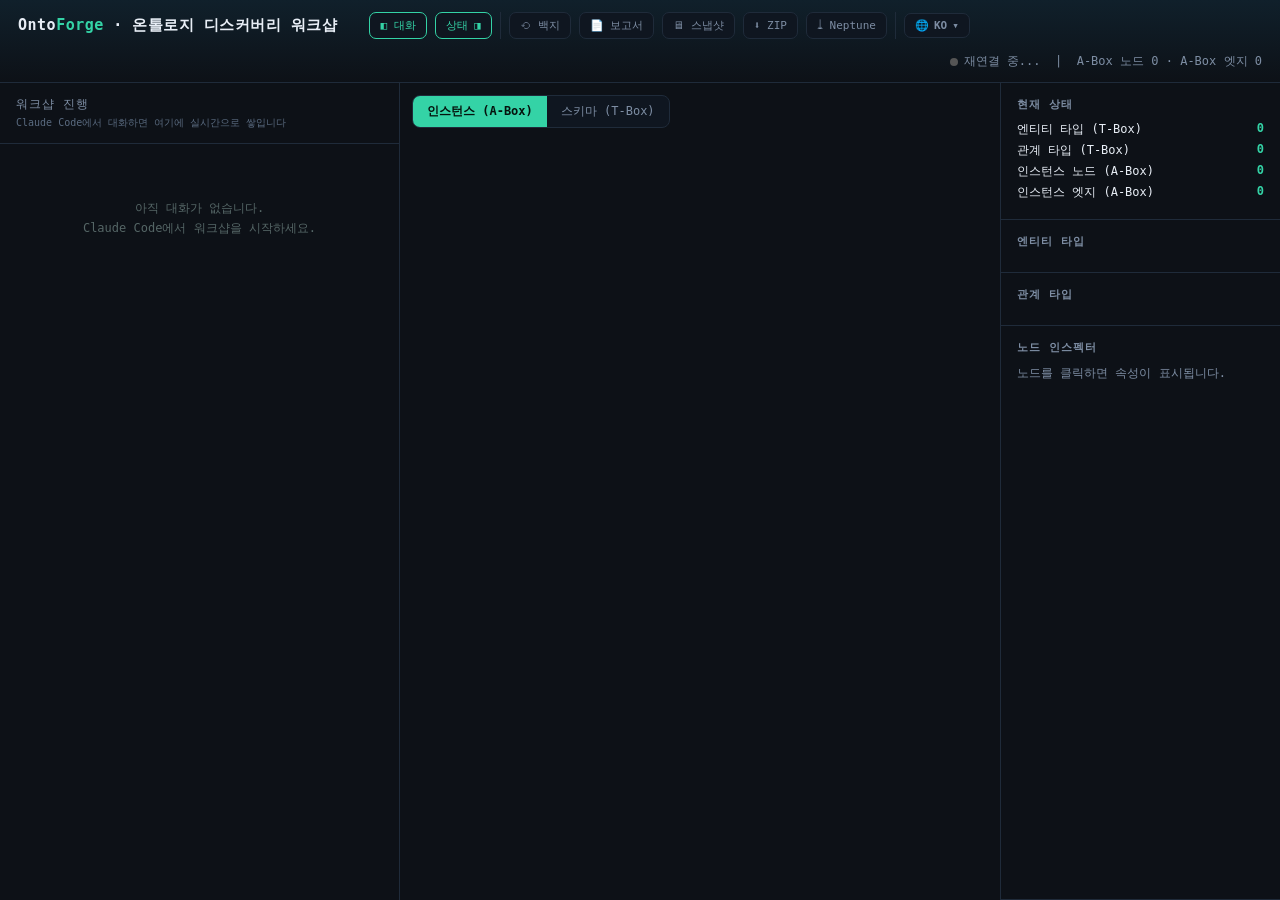
==== static/index.html @ e6c94ebb "Add OntoForge workshop sample" ====
<!DOCTYPE html>
<html lang="ko">
<head>
<meta charset="UTF-8">
<meta name="viewport" content="width=device-width, initial-scale=1.0">
<title>OntoForge — 온톨로지 디스커버리 워크샵</title>
<script src="/static/vendor/cytoscape-3.30.2.min.js"></script>
<style>
  :root{
    --bg:#0d1117; --panel:#121a24; --line:#1f2b3a; --ink:#e8eef6;
    --muted:#7d8da3; --accent:#34d3a6; --accent2:#5aa9ff; --warn:#f7b955;
    --mono:"JetBrains Mono",ui-monospace,SFMono-Regular,Menlo,monospace;
  }
  *{box-sizing:border-box}
  body{margin:0;background:var(--bg);color:var(--ink);
    font-family:var(--mono);height:100vh;display:flex;flex-direction:column;overflow:hidden}
  header{display:flex;align-items:center;flex-wrap:wrap;gap:14px;padding:12px 18px;
    border-bottom:1px solid var(--line);background:linear-gradient(180deg,#10202b,#0d1117)}
  header .logo{font-weight:700;letter-spacing:.5px;font-size:15px}
  header .logo b{color:var(--accent)}
  header .status{margin-left:auto;font-size:12px;color:var(--muted)}
  header .dot{display:inline-block;width:8px;height:8px;border-radius:50%;
    background:#555;margin-right:6px;vertical-align:middle}
  header .dot.on{background:var(--accent);box-shadow:0 0 8px var(--accent)}
  header .tools{display:flex;gap:8px;margin-left:18px}
  header .tools button{background:#0f1620;border:1px solid var(--line);color:var(--muted);
    font-size:11px;padding:5px 10px;border-radius:7px;cursor:pointer;font-family:var(--mono);
    white-space:nowrap;flex:0 0 auto}
  header .tools button:hover{border-color:var(--accent2);color:var(--ink)}
  header .tools button.on{border-color:var(--accent);color:var(--accent)}
  header .tools .lang-dd{position:relative;align-self:center}
  header .tools .lang-dd>button.trigger{display:inline-flex;align-items:center;gap:5px;
    font-weight:700}
  header .tools .lang-dd .menu{position:absolute;top:calc(100% + 6px);right:0;z-index:60;
    display:none;flex-direction:column;min-width:128px;background:#0f1620;
    border:1px solid var(--line);border-radius:8px;overflow:hidden;
    box-shadow:0 8px 24px rgba(0,0,0,.45)}
  header .tools .lang-dd.open .menu{display:flex}
  header .tools .lang-dd .menu button{border:none;border-radius:0;text-align:left;
    padding:9px 12px;font-size:12px;font-weight:600;color:var(--muted);background:transparent}
  header .tools .lang-dd .menu button:hover{background:#16212e;color:var(--ink)}
  header .tools .lang-dd .menu button.on{background:var(--accent);color:#05130d}

  .wrap{flex:1;display:grid;grid-template-columns:400px 1fr 280px;min-height:0;
    transition:grid-template-columns .18s ease}
  /* 그리드 아이템이 0폭 트랙으로 줄어들 수 있게 + 접힘 시 내용 클립 */
  .feed-col,.center,.right{min-width:0}
  .panel-hidden{overflow:hidden !important;border:0 !important}

  /* ---- 좌측: 진행 피드 ---- */
  .feed-col{border-right:1px solid var(--line);display:flex;flex-direction:column;min-height:0}
  .feed-head{padding:13px 16px;border-bottom:1px solid var(--line)}
  .feed-head .t{font-size:12px;text-transform:uppercase;letter-spacing:1px;color:var(--muted)}
  .feed-head .s{font-size:10px;color:#5a6b80;margin-top:3px}
  #feed{flex:1;overflow:auto;padding:14px 16px;display:flex;flex-direction:column;gap:10px}
  .empty{color:#566;font-size:12px;text-align:center;margin-top:40px;line-height:1.7}

  .item{border:1px solid var(--line);border-radius:10px;padding:10px 12px;background:#0f1620;animation:fade .25s ease}
  @keyframes fade{from{opacity:0;transform:translateY(6px)}to{opacity:1;transform:none}}
  .item .meta{display:flex;align-items:center;gap:8px;font-size:10px;color:var(--muted);margin-bottom:6px}
  .item .meta .ts{margin-left:auto}
  .item .body{font-size:12px;line-height:1.55;white-space:pre-wrap;word-break:break-word}
  .item code{background:#1a2533;padding:1px 5px;border-radius:4px;font-size:11px}
  .item pre{background:#0a0f16;border:1px solid var(--line);border-radius:6px;padding:8px;
    font-size:11px;overflow:auto;margin:6px 0;color:#bcd}
  .tag{font-size:9px;padding:2px 7px;border-radius:20px;border:1px solid var(--line);text-transform:uppercase;letter-spacing:.5px}

  /* kind 별 색 */
  .k-reflect{border-left:3px solid var(--accent)} .k-reflect .tag{color:var(--accent);border-color:#1d5e4c}
  .k-qa{border-left:3px solid var(--accent2)}      .k-qa .tag{color:var(--accent2);border-color:#274a6e}
  .k-chat{border-left:3px solid #6b7a90}
  .k-note,.k-system{border-left:3px solid var(--warn);background:#181410}
  .k-note .tag,.k-system .tag{color:var(--warn);border-color:#5e4a1d}
  .role-customer{color:#ffd9a8} .role-operator{color:#a8d4ff} .role-agent{color:var(--accent)}
  .qa-res{margin-top:6px;font-size:11px}
  .qa-res .cnt{color:var(--accent);font-weight:700;margin-bottom:4px}
  .qa-res .row{background:#0a0f16;border:1px solid var(--line);border-radius:5px;padding:4px 7px;margin-bottom:3px;word-break:break-all}

  /* ---- 가운데: 그래프 ---- */
  #cy{width:100%;height:100%}
  .center{position:relative;min-height:0}
  .toggle{position:absolute;top:12px;left:12px;z-index:5;display:flex;
    background:#0f1620;border:1px solid var(--line);border-radius:8px;overflow:hidden}
  .toggle button{background:none;border:none;color:var(--muted);
    padding:7px 14px;cursor:pointer;font-family:var(--mono);font-size:12px}
  .toggle button.active{background:var(--accent);color:#05130d;font-weight:700}
  .focusbar{position:absolute;top:12px;left:50%;transform:translateX(-50%);z-index:6;
    display:none;align-items:center;gap:10px;background:#0f1f1a;border:1px solid #1d5e4c;
    border-radius:8px;padding:7px 12px;box-shadow:0 4px 18px rgba(0,0,0,.4)}
  .focusbar.on{display:flex}
  .focusbar .fb-dot{width:8px;height:8px;border-radius:50%;background:var(--accent);box-shadow:0 0 8px var(--accent)}
  .focusbar .fb-label{font-size:12px;color:var(--ink)}
  .focusbar button{background:none;border:1px solid #1d5e4c;color:var(--accent);
    font-size:11px;padding:3px 9px;border-radius:6px;cursor:pointer;font-family:var(--mono)}
  .focusbar button:hover{background:#13352b}
  /* QA 카드의 그래프 투영 버튼 */
  .qa-focus-btn{margin-top:8px;background:#0f1f1a;border:1px solid #1d5e4c;color:var(--accent);
    font-size:11px;padding:5px 11px;border-radius:7px;cursor:pointer;font-family:var(--mono)}
  .qa-focus-btn:hover{background:#13352b}

  /* ---- 우측: 스키마 요약 ---- */
  .right{border-left:1px solid var(--line);display:flex;flex-direction:column;min-height:0;overflow:auto}
  .right .sec{padding:14px 16px;border-bottom:1px solid var(--line)}
  .right h3{font-size:11px;text-transform:uppercase;letter-spacing:1px;color:var(--muted);margin:0 0 9px}
  .stat{display:flex;justify-content:space-between;font-size:12px;margin:4px 0}
  .stat b{color:var(--accent)}
  .pill{display:inline-block;padding:3px 9px;border-radius:20px;font-size:11px;
    border:1px solid var(--line);margin:0 4px 5px 0;color:var(--ink);background:#0f1620}
  .pill.r{border-color:#274a6e;color:var(--accent2)}
  .dotc{display:inline-block;width:8px;height:8px;border-radius:50%;margin-right:5px;vertical-align:middle}
  .inspector{font-size:12px;color:var(--muted);line-height:1.6}
  .inspector b{color:var(--ink)}
</style>
</head>
<body>
<header>
  <div class="logo">Onto<b>Forge</b> · <span data-i18n="subtitle">온톨로지 디스커버리 워크샵</span></div>
  <div class="tools">
    <button id="btnLeft" onclick="togglePanel('left')" data-i18n="btnFeed" data-i18n-title="ttFeed" title="대화 피드 접기/펴기">◧ 대화</button>
    <button id="btnRight" onclick="togglePanel('right')" data-i18n="btnState" data-i18n-title="ttState" title="상태창 접기/펴기">상태 ◨</button>
    <span style="width:1px;background:var(--line);align-self:stretch"></span>
    <!--SRVBTNS-->
    <button onclick="resetGraph()" data-i18n="btnReset" data-i18n-title="ttReset" title="백지에서 시작">⟲ <span data-i18n="btnResetT">백지</span></button>
    <button onclick="exportReport()" data-i18n-title="ttReport" title="보고서 생성 후 새 탭에서 열기">📄 <span data-i18n="btnReport">보고서</span></button>
    <button onclick="openSnapshot()" data-i18n-title="ttSnap" title="대화·그래프·상태를 담은 단독 실행 HTML 열기">🖥 <span data-i18n="btnSnap">스냅샷</span></button>
    <button onclick="downloadZip()" data-i18n-title="ttZip" title="보고서+스냅샷+Neptune 묶음 ZIP 다운로드">⬇ ZIP</button>
    <button onclick="exportNeptune()" data-i18n-title="ttNeptune" title="Neptune 익스포트">⤓ Neptune</button>
    <!--/SRVBTNS-->
    <span style="width:1px;background:var(--line);align-self:stretch"></span>
    <span class="lang-dd" id="langDd">
      <button class="trigger" onclick="toggleLangMenu(event)" title="언어 / Language / 言語">🌐 <span id="langCur">KO</span> ▾</button>
      <span class="menu">
        <button id="lgko" onclick="setLang('ko')">한국어 · KO</button>
        <button id="lgen" onclick="setLang('en')">English · EN</button>
        <button id="lgja" onclick="setLang('ja')">日本語 · JA</button>
      </span>
    </span>
  </div>
  <div class="status"><span class="dot" id="dot"></span><span id="conn" data-i18n="connWaiting">연결 대기</span>
    &nbsp;|&nbsp; <span data-i18n="lblNodes">A-Box 노드</span> <span id="nc">0</span> · <span data-i18n="lblEdges">A-Box 엣지</span> <span id="ec">0</span></div>
</header>

<div class="wrap">
  <!-- 좌측: 진행 피드 (Claude Code가 푸시) -->
  <section class="feed-col">
    <div class="feed-head">
      <div class="t" data-i18n="feedTitle">워크샵 진행</div>
      <div class="s" data-i18n="feedSub">Claude Code에서 대화하면 여기에 실시간으로 쌓입니다</div>
    </div>
    <div id="feed"><div class="empty">아직 대화가 없습니다.<br>Claude Code에서 워크샵을 시작하세요.</div></div>
  </section>

  <!-- 가운데: 라이브 그래프 -->
  <main class="center">
    <div class="toggle">
      <button id="tA" class="active" onclick="setView('abox')" data-i18n="tabAbox">인스턴스 (A-Box)</button>
      <button id="tT" onclick="setView('tbox')" data-i18n="tabTbox">스키마 (T-Box)</button>
    </div>
    <div class="focusbar" id="focusbar">
      <span class="fb-dot"></span>
      <span class="fb-label" id="fbLabel"></span>
      <button onclick="clearFocus()" data-i18n="btnShowAll">✕ 전체 보기</button>
    </div>
    <div id="cy"></div>
  </main>

  <!-- 우측: 현재 그래프 요약 -->
  <aside class="right">
    <div class="sec">
      <h3 data-i18n="hCurrent">현재 상태</h3>
      <div class="stat"><span data-i18n="sEnt">엔티티 타입 (T-Box)</span><b id="nEnt">0</b></div>
      <div class="stat"><span data-i18n="sRel">관계 타입 (T-Box)</span><b id="nRel">0</b></div>
      <div class="stat"><span data-i18n="sNode">인스턴스 노드 (A-Box)</span><b id="nNode">0</b></div>
      <div class="stat"><span data-i18n="sEdge">인스턴스 엣지 (A-Box)</span><b id="nEdge">0</b></div>
    </div>
    <div class="sec"><h3 data-i18n="hEnt">엔티티 타입</h3><div id="ents"></div></div>
    <div class="sec"><h3 data-i18n="hRel">관계 타입</h3><div id="rels"></div></div>
    <div class="sec" style="flex:1"><h3 data-i18n="hInsp">노드 인스펙터</h3>
      <div class="inspector" id="insp" data-i18n="inspEmpty">노드를 클릭하면 속성이 표시됩니다.</div></div>
  </aside>
</div>

<script>
let cy, view="abox", lastData={tbox:{entities:{},relations:{}},snapshot:{nodes:[],edges:[]}};

// ---- i18n (KO / EN / JA) — UI 문자열만. 엔티티/데이터 라벨은 고객 데이터라 번역 안 함 ----
const I18N={
  ko:{ subtitle:"온톨로지 디스커버리 워크샵",
    btnFeed:"◧ 대화", btnState:"상태 ◨", ttFeed:"대화 피드 접기/펴기", ttState:"상태창 접기/펴기",
    btnReset:"⟲ 백지", btnResetT:"백지", ttReset:"백지에서 시작",
    btnReport:"보고서", ttReport:"보고서 생성 후 새 탭에서 열기",
    btnSnap:"스냅샷", ttSnap:"대화·그래프·상태를 담은 단독 실행 HTML 열기",
    ttZip:"보고서+스냅샷+Neptune 묶음 ZIP 다운로드", ttNeptune:"Neptune 익스포트",
    connWaiting:"연결 대기", connLive:"실시간 연결됨", connRetry:"재연결 중...", connSnap:"정적 스냅샷",
    lblNodes:"A-Box 노드", lblEdges:"A-Box 엣지",
    feedTitle:"워크샵 진행", feedSub:"Claude Code에서 대화하면 여기에 실시간으로 쌓입니다",
    feedEmpty:"아직 대화가 없습니다.<br>Claude Code에서 워크샵을 시작하세요.",
    tabAbox:"인스턴스 (A-Box)", tabTbox:"스키마 (T-Box)", btnShowAll:"✕ 전체 보기",
    hCurrent:"현재 상태", sEnt:"엔티티 타입 (T-Box)", sRel:"관계 타입 (T-Box)", sNode:"인스턴스 노드 (A-Box)", sEdge:"인스턴스 엣지 (A-Box)",
    hEnt:"엔티티 타입", hRel:"관계 타입", hInsp:"노드 인스펙터", inspEmpty:"노드를 클릭하면 속성이 표시됩니다.",
    none:"아직 없음", noProps:"(속성 없음)", relation:"관계", type:"타입", rows:"건", focusBtn:"🔍 그래프에서 이 결과만 보기",
    snapshotTitle:"워크샵 스냅샷", readOnlySnapshot:"읽기 전용 스냅샷",
    noSnapshotFeed:"이 스냅샷에 기록된 대화가 없습니다.",
    snapshotUnavailable:"정적 스냅샷에서는 사용할 수 없습니다. 라이브 워크샵 서버에서 실행하세요.",
    roleCustomer:"고객", roleOperator:"운영자", roleAgent:"Claude", roleSystem:"시스템",
    confReset:"그래프를 백지 상태로 초기화할까요? 되돌릴 수 없습니다.",
    repGenTitle:"보고서 생성 중", repGenBody:"잠시만요…",
    repDoneTitle:"보고서 생성 완료", repDoneBody:"새 탭에서 보고서를 엽니다. (exports/report/)",
    nepTitle:"Neptune 익스포트" },
  en:{ subtitle:"Ontology Discovery Workshop",
    btnFeed:"◧ Feed", btnState:"State ◨", ttFeed:"Toggle conversation feed", ttState:"Toggle status panel",
    btnReset:"⟲ Reset", btnResetT:"Reset", ttReset:"Start from blank",
    btnReport:"Report", ttReport:"Generate report and open in a new tab",
    btnSnap:"Snapshot", ttSnap:"Open standalone HTML with feed, graph and state",
    ttZip:"Download ZIP (report + snapshot + Neptune)", ttNeptune:"Neptune export",
    connWaiting:"Waiting…", connLive:"Live", connRetry:"Reconnecting…", connSnap:"Static snapshot",
    lblNodes:"A-Box nodes", lblEdges:"A-Box edges",
    feedTitle:"Workshop Feed", feedSub:"Conversations from Claude Code stream here in real time",
    feedEmpty:"No conversation yet.<br>Start the workshop in Claude Code.",
    tabAbox:"Instances (A-Box)", tabTbox:"Schema (T-Box)", btnShowAll:"✕ Show all",
    hCurrent:"Current State", sEnt:"Entity types (T-Box)", sRel:"Relation types (T-Box)", sNode:"Instance nodes (A-Box)", sEdge:"Instance edges (A-Box)",
    hEnt:"Entity types", hRel:"Relation types", hInsp:"Node Inspector", inspEmpty:"Click a node to see its properties.",
    none:"None yet", noProps:"(no properties)", relation:"relation", type:"type", rows:"rows", focusBtn:"🔍 Show only this result",
    snapshotTitle:"Workshop Snapshot", readOnlySnapshot:"Read-only snapshot",
    noSnapshotFeed:"No conversation was recorded in this snapshot.",
    snapshotUnavailable:"This action is unavailable in a static snapshot. Run it from the live workshop server.",
    roleCustomer:"Customer", roleOperator:"Operator", roleAgent:"Claude", roleSystem:"System",
    confReset:"Reset the graph to blank? This cannot be undone.",
    repGenTitle:"Generating report", repGenBody:"One moment…",
    repDoneTitle:"Report ready", repDoneBody:"Opening the report in a new tab. (exports/report/)",
    nepTitle:"Neptune export" },
  ja:{ subtitle:"オントロジー・ディスカバリー・ワークショップ",
    btnFeed:"◧ 会話", btnState:"状態 ◨", ttFeed:"会話フィードの開閉", ttState:"状態パネルの開閉",
    btnReset:"⟲ 初期化", btnResetT:"初期化", ttReset:"白紙から開始",
    btnReport:"レポート", ttReport:"レポートを生成して新しいタブで開く",
    btnSnap:"スナップショット", ttSnap:"会話・グラフ・状態を含む単独HTMLを開く",
    ttZip:"ZIPダウンロード（レポート+スナップショット+Neptune）", ttNeptune:"Neptuneエクスポート",
    connWaiting:"接続待ち", connLive:"リアルタイム接続", connRetry:"再接続中…", connSnap:"静的スナップショット",
    lblNodes:"A-Boxノード", lblEdges:"A-Boxエッジ",
    feedTitle:"ワークショップ進行", feedSub:"Claude Codeでの会話がここにリアルタイムで表示されます",
    feedEmpty:"まだ会話がありません。<br>Claude Codeでワークショップを開始してください。",
    tabAbox:"インスタンス (A-Box)", tabTbox:"スキーマ (T-Box)", btnShowAll:"✕ 全体表示",
    hCurrent:"現在の状態", sEnt:"エンティティ型 (T-Box)", sRel:"リレーション型 (T-Box)", sNode:"インスタンスノード (A-Box)", sEdge:"インスタンスエッジ (A-Box)",
    hEnt:"エンティティ型", hRel:"リレーション型", hInsp:"ノードインスペクター", inspEmpty:"ノードをクリックすると属性が表示されます。",
    none:"まだありません", noProps:"(属性なし)", relation:"リレーション", type:"タイプ", rows:"件", focusBtn:"🔍 この結果だけグラフ表示",
    snapshotTitle:"ワークショップスナップショット", readOnlySnapshot:"読み取り専用スナップショット",
    noSnapshotFeed:"このスナップショットに記録された会話はありません。",
    snapshotUnavailable:"静的スナップショットでは使用できません。ライブワークショップサーバーで実行してください。",
    roleCustomer:"顧客", roleOperator:"運営者", roleAgent:"Claude", roleSystem:"システム",
    confReset:"グラフを白紙に初期化しますか？元に戻せません。",
    repGenTitle:"レポート生成中", repGenBody:"少々お待ちください…",
    repDoneTitle:"レポート生成完了", repDoneBody:"新しいタブでレポートを開きます。(exports/report/)",
    nepTitle:"Neptuneエクスポート" },
};
let LANG=(localStorage.getItem("of_lang")||"ko");
if(!I18N[LANG]) LANG="ko";
function t(k){ return (I18N[LANG]&&I18N[LANG][k]) || I18N.ko[k] || k; }
function applyI18n(){
  document.documentElement.lang=LANG;
  document.querySelectorAll("[data-i18n]").forEach(el=>{ el.innerHTML=t(el.getAttribute("data-i18n")); });
  document.querySelectorAll("[data-i18n-title]").forEach(el=>{ el.title=t(el.getAttribute("data-i18n-title")); });
  ["ko","en","ja"].forEach(l=>{ const b=document.getElementById("lg"+l); if(b) b.classList.toggle("on",l===LANG); });
  const cur=document.getElementById("langCur"); if(cur) cur.textContent=LANG.toUpperCase();
}
function toggleLangMenu(e){ e.stopPropagation(); document.getElementById("langDd").classList.toggle("open"); }
document.addEventListener("click",(e)=>{ const dd=document.getElementById("langDd"); if(dd && !dd.contains(e.target)) dd.classList.remove("open"); });
function setLang(l){
  if(!I18N[l]) return;
  LANG=l; localStorage.setItem("of_lang",l);
  const dd=document.getElementById("langDd"); if(dd) dd.classList.remove("open");
  applyI18n(); setConn(); renderFeed(); updateSummary();
  const insp=document.getElementById("insp"); if(insp&&!lastSelection) insp.innerHTML=t("inspEmpty");
}
function loadLang(){ applyI18n(); }

// 엔티티 타입별 색상 — 파스텔 무지개(빨·주·노·초·파·남·보 + 핑크·청록).
// 등장 순서대로 배정해 색만 보고도 타입을 구분할 수 있게 한다(해시 충돌 없음).
// 그래프와 사이드바가 같은 색을 쓴다.
// 손으로 고른 파스텔 무지개 9색(흔한 경우). 이걸 넘는 타입은 아래 genColor가 무한 생성.
const PALETTE=['#f4a6a6','#ffc488','#ffe08a','#a7e0a4','#92c6f2','#a6acee','#cba6ec','#f4a9d0','#8fded0'];
function hslToHex(h,s,l){ s/=100; l/=100;
  const a=s*Math.min(l,1-l), k=n=>(n+h/30)%12;
  const f=n=>l-a*Math.max(-1,Math.min(k(n)-3,9-k(n),1));
  const to=x=>Math.round(x*255).toString(16).padStart(2,'0');
  return '#'+to(f(0))+to(f(8))+to(f(4)); }
// 인덱스 → 색. 9색 팔레트를 넘으면 황금각(137.5°)으로 색상환을 고르게 돌며 새 파스텔 생성(겹침 없음).
function genColor(i){ return i<PALETTE.length ? PALETTE[i] : hslToHex((i*137.508)%360,58,72); }
const _colorReg={}; let _colorNext=0;
// tbox 엔티티 키 순서대로 색 등록(이미 등록된 건 유지 → 타입이 늘어도 기존 색 고정).
function registerTypes(types){
  (types||[]).forEach(t=>{ if(t && !(t in _colorReg)){ _colorReg[t]=genColor(_colorNext); _colorNext++; } });
}
function colorFor(etype){
  if(!etype) return PALETTE[0];
  if(etype in _colorReg) return _colorReg[etype];
  let h=0; for(const ch of etype) h=(h*31+ch.charCodeAt(0))>>>0;  // 미등록 폴백도 충돌 없는 생성색
  return genColor(h%997);
}
// 파스텔 배경 위 텍스트·테두리용으로 같은 색을 어둡게.
function shade(hex,f){ const n=parseInt(hex.slice(1),16);
  const r=Math.round(((n>>16)&255)*f), g=Math.round(((n>>8)&255)*f), b=Math.round((n&255)*f);
  return '#'+((1<<24)+(r<<16)+(g<<8)+b).toString(16).slice(1); }
function inkFor(etype){ return shade(colorFor(etype),0.38); }   // 라벨 글자색
function ringFor(etype){ return shade(colorFor(etype),0.62); }  // 테두리색
function edgeLabel(ele){
  const l=ele.data('label')||'', p=ele.data('props')||{};
  const ps=Object.entries(p).map(([k,v])=>`${k}=${v}`).join(', ');
  return ps? `${l} · ${ps}` : l;
}

const style=[
  {selector:'node',style:{
    'background-color':ele=>colorFor(ele.data('etype')),'background-opacity':1,
    'border-color':ele=>ringFor(ele.data('etype')),'border-width':2,
    'label':'data(label)','color':ele=>inkFor(ele.data('etype')),
    'font-family':'-apple-system,"Apple SD Gothic Neo","Noto Sans KR",sans-serif',
    'font-size':'11px','font-weight':'bold',
    'text-valign':'center','text-halign':'center','width':48,'height':48,
    'text-outline-color':'#ffffff','text-outline-opacity':0.55,'text-outline-width':1.6,
    'text-max-width':'72px','text-wrap':'wrap'}},
  {selector:'node[type="tbox"]',style:{'shape':'round-rectangle','width':108,'height':42,
    'background-color':ele=>colorFor(ele.data('etype')),'background-opacity':0.9,
    'border-color':ele=>ringFor(ele.data('etype')),'border-width':2,
    'color':ele=>inkFor(ele.data('etype'))}},
  {selector:'edge',style:{'width':2,'line-color':'#3a506b','target-arrow-color':'#3a506b',
    'target-arrow-shape':'triangle','curve-style':'bezier','label':edgeLabel,
    'font-size':'9px','color':'#aebcd0','text-rotation':'autorotate','text-background-color':'#0d1117','text-background-opacity':0.92,'text-background-padding':3}},
  {selector:'.hl',style:{'border-color':'#f7b955','border-width':3,'line-color':'#f7b955','target-arrow-color':'#f7b955'}},
  /* 초점(focus): 매칭된 노드만 강조, 나머지는 흐리게 / 숨김 */
  {selector:'.focus',style:{'border-color':'#ffffff','border-width':4,
    'background-opacity':1,'z-index':99}},
  {selector:'.dim',style:{'opacity':0.1}},
  {selector:'.hidden',style:{'display':'none'}}
];

let lastSelection=null;   // 인스펙터에 표시 중인 노드/엣지(언어 전환 시 빈 안내 유지용)
function initCy(){
  loadLang();   // 라이브·스냅샷 공통 진입점에서 UI 문자열 적용
  cy=cytoscape({container:document.getElementById('cy'),style,
    layout:{name:'cose',animate:true,animationDuration:400},wheelSensitivity:0.2});
  cy.on('tap','node',e=>{
    const d=e.target.data();
    lastSelection={kind:'node',d};
    document.getElementById('insp').innerHTML=
      `<b>${d.label}</b> · <span style="color:${colorFor(d.etype)}">${d.etype||t('type')}</span><br>`+
      (Object.entries(d.props||{}).map(([k,v])=>`${k}: <b>${v}</b>`).join('<br>')||t('noProps'));
  });
  // 엣지 클릭 → 관계 속성(점수 등) 표시
  cy.on('tap','edge',e=>{
    const d=e.target.data();
    lastSelection={kind:'edge',d};
    const props=Object.entries(d.props||{}).map(([k,v])=>`${k}: <b>${v}</b>`).join('<br>')||t('noProps');
    document.getElementById('insp').innerHTML=
      `<b style="color:var(--accent2)">${d.label}</b> <span style="color:var(--muted)">${t('relation')}</span><br>`+
      `<span style="color:var(--muted)">${(d.source||'').split(':').pop()} → ${(d.target||'').split(':').pop()}</span><br>`+props;
    cy.elements().removeClass('hl'); e.target.addClass('hl');
  });
  cy.on('tap',e=>{ if(e.target===cy) cy.elements().removeClass('hl'); });
}

// ---- 초점(focus): 쿼리 답을 그래프 위에 직접 투영 ----
// ids = 시각화 노드 id 목록("{etype}:{pk}"). isolate=나머지 숨김, clear=해제.
let focusState=null;   // {ids:[...], label:''}
function applyFocus(ids,label){
  if(!cy) return;
  if(view!=='abox'){ setView('abox'); }   // 초점은 인스턴스(A-Box) 기준
  focusState={ids:ids.slice(), label:label||''};
  const set=new Set(ids);
  cy.batch(()=>{
    cy.elements().removeClass('focus dim hidden');
    cy.nodes().forEach(n=>{
      if(set.has(n.id())) n.addClass('focus');
      else n.addClass('hidden');
    });
    // 양 끝이 모두 보이는 엣지만 노출
    cy.edges().forEach(e=>{
      if(set.has(e.data('source')) && set.has(e.data('target'))) e.removeClass('hidden');
      else e.addClass('hidden');
    });
  });
  const fb=document.getElementById('focusbar');
  document.getElementById('fbLabel').textContent=label||`${ids.length}개 노드`;
  fb.classList.add('on');
  const vis=cy.elements(':visible');
  if(vis.length){
    cy.layout({name:'cose',animate:true,animationDuration:450,fit:true,padding:40,
      eles:vis}).run();
  }
}
function clearFocus(){
  focusState=null;
  if(cy){
    cy.batch(()=>cy.elements().removeClass('focus dim hidden'));
    cy.layout({name:'cose',animate:true,animationDuration:400}).run();
  }
  document.getElementById('focusbar').classList.remove('on');
}

function setView(v){
  view=v;
  document.getElementById('tA').classList.toggle('active',v==='abox');
  document.getElementById('tT').classList.toggle('active',v==='tbox');
  render();
}

function render(){
  registerTypes(Object.keys(lastData.tbox.entities||{}));  // tbox 순서대로 색 고정
  const els=[];
  if(view==='abox'){
    lastData.snapshot.nodes.forEach(n=>els.push(n));
    lastData.snapshot.edges.forEach(e=>els.push(e));
  }else{
    const ents=lastData.tbox.entities||{}, rels=lastData.tbox.relations||{};
    Object.keys(ents).forEach(k=>els.push({data:{id:k,label:k,type:'tbox',etype:k,props:ents[k].properties}}));
    Object.values(rels).forEach(r=>els.push({data:{id:r.name+':'+r.src+r.dst,
      source:r.src,target:r.dst,label:r.name+' ('+(r.cardinality||'N:M')+')'}}));
  }
  cy.elements().remove();
  cy.add(els);
  cy.layout({name:'cose',animate:true,animationDuration:400}).run();
  updateSummary();
  // 그래프가 갱신돼도 진행 중이던 초점은 유지
  if(focusState && view==='abox') applyFocus(focusState.ids, focusState.label);
}

function updateSummary(){
  const ents=lastData.tbox.entities||{}, rels=lastData.tbox.relations||{};
  const nn=lastData.snapshot.nodes.length, ne=lastData.snapshot.edges.length;
  document.getElementById('nc').textContent=nn;
  document.getElementById('ec').textContent=ne;
  document.getElementById('nNode').textContent=nn;
  document.getElementById('nEdge').textContent=ne;
  document.getElementById('nEnt').textContent=Object.keys(ents).length;
  document.getElementById('nRel').textContent=Object.keys(rels).length;
  document.getElementById('ents').innerHTML=
    Object.keys(ents).map(k=>`<span class="pill"><span class="dotc" style="background:${colorFor(k)}"></span>${k}</span>`).join('')
    ||`<span style="color:var(--muted);font-size:11px">${t('none')}</span>`;
  document.getElementById('rels').innerHTML=
    Object.values(rels).map(r=>`<span class="pill r">${r.name}</span>`).join('')
    ||`<span style="color:var(--muted);font-size:11px">${t('none')}</span>`;
}

// ---- 진행 피드 ----
let feedItems=[];   // 원본 보관 → 언어 전환 시 전체 재렌더
function roleLabel(role){ return t('role'+role.charAt(0).toUpperCase()+role.slice(1)) || role; }
function clearFeed(){ feedItems=[]; renderFeed(); }
function renderFeed(){
  const feed=document.getElementById('feed');
  if(!feedItems.length){ feed.innerHTML=`<div class="empty">${t('feedEmpty')}</div>`; return; }
  feed.innerHTML='';
  feedItems.forEach(it=>feed.appendChild(buildFeedEl(it)));
  feed.scrollTop=feed.scrollHeight;
}
function addFeed(it){
  feedItems.push(it);
  const feed=document.getElementById('feed');
  const empty=feed.querySelector('.empty'); if(empty)empty.remove();
  feed.appendChild(buildFeedEl(it));
  feed.scrollTop=feed.scrollHeight;
}
function buildFeedEl(it){
  const kind=it.kind||'note';
  const div=document.createElement('div');
  div.className='item k-'+kind;
  let inner=`<div class="meta"><span class="tag">${kind}</span>`;
  if(it.role && kind==='chat') inner+=`<span class="role-${it.role}">${roleLabel(it.role)}</span>`;
  if(it.title) inner+=`<span>${esc(it.title)}</span>`;
  inner+=`<span class="ts">${it.ts||''}</span></div>`;

  if(kind==='qa'){
    const m=it.meta||{};
    inner+=`<div class="body">${md(it.text||it.title||'')}</div>`;
    if(m.cypher) inner+=`<pre>${esc(m.cypher)}</pre>`;
    if(m.count!=null){
      inner+=`<div class="qa-res"><div class="cnt">✓ ${m.count} ${t('rows')}${m.columns?' · ['+m.columns.join(', ')+']':''}</div>`;
      (m.rows||[]).slice(0,8).forEach(r=>inner+=`<div class="row">${esc(typeof r==='string'?r:JSON.stringify(r))}</div>`);
      inner+=`</div>`;
    }
    // meta.focus.ids 가 있으면 그래프에 바로 투영하는 버튼
    if(m.focus && Array.isArray(m.focus.ids) && m.focus.ids.length){
      const fid='focus_'+Math.random().toString(36).slice(2,8);
      window[fid]={ids:m.focus.ids, label:m.focus.label||it.text||''};
      inner+=`<button class="qa-focus-btn" onclick="applyFocus(window['${fid}'].ids,window['${fid}'].label)">${t('focusBtn')}</button>`;
    }
  }else{
    inner+=`<div class="body">${md(it.text||'')}</div>`;
  }
  div.innerHTML=inner;
  return div;
}

function esc(s){return String(s).replace(/&/g,'&amp;').replace(/</g,'&lt;').replace(/>/g,'&gt;');}
function md(s){return esc(s).replace(/\*\*(.+?)\*\*/g,'<strong>$1</strong>')
  .replace(/`(.+?)`/g,'<code>$1</code>').replace(/\n/g,'<br>');}

// ---- 연결 상태 표시(언어 전환 시 재적용 가능) ----
let connState='waiting';   // waiting | live | retry | snapshot
function setConn(s){
  if(s) connState=s;
  const map={waiting:'connWaiting',live:'connLive',retry:'connRetry',snapshot:'connSnap'};
  const el=document.getElementById('conn'); if(el) el.textContent=t(map[connState]||'connWaiting');
  document.getElementById('dot').classList.toggle('on',connState==='live'||connState==='snapshot');
}
function authToken(){
  const urlToken=new URLSearchParams(location.search).get('token');
  if(urlToken) localStorage.setItem('of_token',urlToken);
  return localStorage.getItem('of_token')||'';
}
function authHeaders(extra){
  const h=Object.assign({},extra||{});
  const token=authToken();
  if(token) h['X-OntoForge-Token']=token;
  return h;
}
function authQuery(){
  const token=authToken();
  return token?`?token=${encodeURIComponent(token)}`:'';
}

// ---- WebSocket ----
function connect(){
  const proto=location.protocol==='https:'?'wss':'ws';
  const token=authToken();
  const auth=token?`?token=${encodeURIComponent(token)}`:'';
  const ws=new WebSocket(`${proto}://${location.host}/ws${auth}`);
  ws.onopen=()=>{setConn('live');};
  ws.onclose=()=>{setConn('retry');setTimeout(connect,1500);};
  ws.onmessage=ev=>{
    const msg=JSON.parse(ev.data);
    if(msg.type==='init'){
      lastData={tbox:msg.tbox,snapshot:msg.snapshot};
      clearFeed();(msg.narrations||[]).forEach(addFeed);
      render();
    }else if(msg.type==='graph'){
      lastData={tbox:msg.tbox,snapshot:msg.snapshot};render();
    }else if(msg.type==='narration'){
      addFeed(msg.item);
    }else if(msg.type==='focus'){
      if(msg.mode==='clear') clearFocus();
      else applyFocus(msg.ids||[], msg.label||'');
    }
  };
}

// ---- 수동 보조 버튼 ----
async function resetGraph(){
  if(!confirm(t('confReset')))return;
  await fetch('/reset',{method:'POST',headers:authHeaders()});
}
async function exportReport(){
  addFeed({kind:'note',title:t('repGenTitle'),text:t('repGenBody'),ts:''});
  await fetch('/export/report',{method:'POST',headers:authHeaders({'Content-Type':'application/json'}),body:JSON.stringify({lang:LANG})});
  addFeed({kind:'note',title:t('repDoneTitle'),text:t('repDoneBody'),ts:''});
  window.open('/files/workshop_report.html'+authQuery(),'_blank');
}
function openSnapshot(){ window.open('/export/snapshot.html'+authQuery(),'_blank'); }
function downloadZip(){ window.location.href='/download/workshop.zip'+authQuery(); }
async function exportNeptune(){
  const r=await fetch('/export/neptune',{method:'POST',headers:authHeaders()});const d=await r.json();
  addFeed({kind:'note',title:t('nepTitle'),text:`openCypher: ${d.opencypher}\nnodes: ${d.bulk.nodes}\nedges: ${d.bulk.edges}`,ts:''});
}

// ---- 패널 접기 (좌측 피드 / 우측 상태) · 새로고침 후에도 유지 ----
const panelState={left:true,right:true};
function applyPanels(){
  const L=panelState.left, R=panelState.right;
  document.querySelector('.feed-col').classList.toggle('panel-hidden',!L);
  document.querySelector('.right').classList.toggle('panel-hidden',!R);
  document.querySelector('.wrap').style.gridTemplateColumns=`${L?'400px':'0'} 1fr ${R?'280px':'0'}`;
  document.getElementById('btnLeft').classList.toggle('on',L);
  document.getElementById('btnRight').classList.toggle('on',R);
  if(cy){cy.resize(); setTimeout(()=>{cy.resize();cy.fit(undefined,30);},220);}
}
function togglePanel(side){
  panelState[side]=!panelState[side];
  localStorage.setItem('of_panel_'+side, panelState[side]?'1':'0');
  applyPanels();
}
function loadPanels(){
  panelState.left = localStorage.getItem('of_panel_left')!=='0';
  panelState.right = localStorage.getItem('of_panel_right')!=='0';
  applyPanels();
}

initCy();loadPanels();connect();
</script>
</body>
</html>
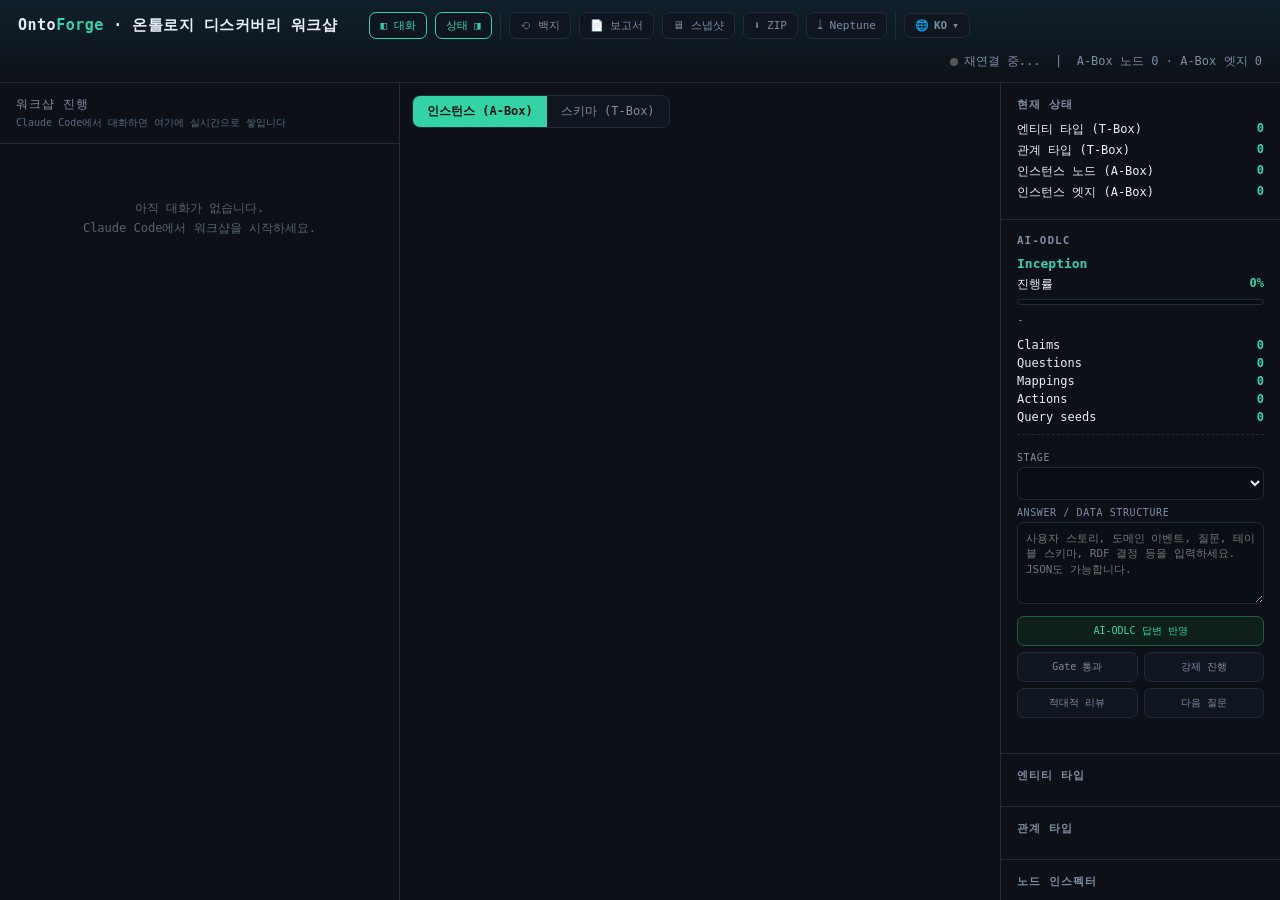
==== commit 531153a4: "Add AI-ODLC workflow and RDF handoff exports" ====
--- a/static/index.html
+++ b/static/index.html
@@ -107,9 +107,28 @@
   .pill{display:inline-block;padding:3px 9px;border-radius:20px;font-size:11px;
     border:1px solid var(--line);margin:0 4px 5px 0;color:var(--ink);background:#0f1620}
   .pill.r{border-color:#274a6e;color:var(--accent2)}
+  .pill.pass{border-color:#1d5e4c;color:var(--accent)}
+  .pill.partial{border-color:#5e4a1d;color:var(--warn)}
+  .pill.fail{border-color:#5a2730;color:#ff8aa0}
   .dotc{display:inline-block;width:8px;height:8px;border-radius:50%;margin-right:5px;vertical-align:middle}
   .inspector{font-size:12px;color:var(--muted);line-height:1.6}
   .inspector b{color:var(--ink)}
+  .odlc-stage{font-size:13px;font-weight:700;color:var(--accent);margin-bottom:5px}
+  .odlc-question{font-size:11px;color:var(--muted);line-height:1.5;margin:7px 0 9px}
+  .odlc-bar{height:6px;border-radius:99px;background:#0a0f16;border:1px solid var(--line);overflow:hidden;margin:6px 0}
+  .odlc-fill{height:100%;background:linear-gradient(90deg,var(--accent),var(--accent2));width:0}
+  .odlc-console{margin-top:10px;border-top:1px dashed var(--line);padding-top:10px}
+  .odlc-console label{display:block;font-size:10px;color:var(--muted);text-transform:uppercase;letter-spacing:.6px;margin:7px 0 4px}
+  .odlc-console textarea,.odlc-console select{width:100%;background:#0a0f16;border:1px solid var(--line);
+    color:var(--ink);border-radius:7px;font-family:var(--mono);font-size:11px;padding:8px;outline:none}
+  .odlc-console textarea{min-height:82px;resize:vertical;line-height:1.45}
+  .odlc-console textarea:focus,.odlc-console select:focus{border-color:var(--accent2)}
+  .odlc-actions{display:grid;grid-template-columns:1fr 1fr;gap:6px;margin-top:8px}
+  .odlc-actions button{background:#0f1620;border:1px solid var(--line);color:var(--muted);
+    font-size:10px;padding:7px 8px;border-radius:7px;cursor:pointer;font-family:var(--mono)}
+  .odlc-actions button:hover{border-color:var(--accent2);color:var(--ink)}
+  .odlc-actions button.primary{grid-column:1 / -1;border-color:#1d5e4c;color:var(--accent);background:#0f1f1a}
+  .odlc-status{font-size:10px;color:var(--muted);line-height:1.4;margin-top:7px;min-height:14px}
 </style>
 </head>
 <body>
@@ -173,6 +192,35 @@
       <div class="stat"><span data-i18n="sNode">인스턴스 노드 (A-Box)</span><b id="nNode">0</b></div>
       <div class="stat"><span data-i18n="sEdge">인스턴스 엣지 (A-Box)</span><b id="nEdge">0</b></div>
     </div>
+    <div class="sec">
+      <h3 data-i18n="hWorkflow">AI-ODLC</h3>
+      <div id="workflowBox">
+        <div class="odlc-stage" id="wfStage">Inception</div>
+        <div class="stat"><span data-i18n="wfProgress">진행률</span><b id="wfProgress">0%</b></div>
+        <div class="odlc-bar"><div class="odlc-fill" id="wfFill"></div></div>
+        <div class="odlc-question" id="wfQuestion">-</div>
+        <div id="wfGates"></div>
+        <div class="stat"><span data-i18n="wfClaims">Claims</span><b id="wfClaims">0</b></div>
+        <div class="stat"><span data-i18n="wfQuestions">Questions</span><b id="wfQuestions">0</b></div>
+        <div class="stat"><span data-i18n="wfMappings">Mappings</span><b id="wfMappings">0</b></div>
+        <div class="stat"><span data-i18n="wfActions">Actions</span><b id="wfActions">0</b></div>
+        <div class="stat"><span data-i18n="wfQueries">Query seeds</span><b id="wfQueries">0</b></div>
+        <div class="odlc-console">
+          <label for="wfStageSelect" data-i18n="wfStageInput">stage</label>
+          <select id="wfStageSelect"></select>
+          <label for="wfAnswer" data-i18n="wfAnswerInput">answer / data structure</label>
+          <textarea id="wfAnswer" data-i18n-placeholder="wfAnswerPh" placeholder="사용자 스토리, 도메인 이벤트, 질문, 테이블 스키마, RDF 결정 등을 입력하세요. JSON도 가능합니다."></textarea>
+          <div class="odlc-actions">
+            <button class="primary" onclick="submitWorkflowAnswer()" data-i18n="wfSubmit">AI-ODLC 답변 반영</button>
+            <button onclick="advanceWorkflow(false)" data-i18n="wfAdvance">Gate 통과</button>
+            <button onclick="advanceWorkflow(true)" data-i18n="wfForce">강제 진행</button>
+            <button onclick="reviewWorkflow()" data-i18n="wfReview">적대적 리뷰</button>
+            <button onclick="refreshNextQuestion()" data-i18n="wfNextQ">다음 질문</button>
+          </div>
+          <div class="odlc-status" id="wfStatus"></div>
+        </div>
+      </div>
+    </div>
     <div class="sec"><h3 data-i18n="hEnt">엔티티 타입</h3><div id="ents"></div></div>
     <div class="sec"><h3 data-i18n="hRel">관계 타입</h3><div id="rels"></div></div>
     <div class="sec" style="flex:1"><h3 data-i18n="hInsp">노드 인스펙터</h3>
@@ -181,7 +229,7 @@
 </div>
 
 <script>
-let cy, view="abox", lastData={tbox:{entities:{},relations:{}},snapshot:{nodes:[],edges:[]}};
+let cy, view="abox", lastData={tbox:{entities:{},relations:{}},snapshot:{nodes:[],edges:[]}}, lastWorkflow={};
 
 // ---- i18n (KO / EN / JA) — UI 문자열만. 엔티티/데이터 라벨은 고객 데이터라 번역 안 함 ----
 const I18N={
@@ -197,6 +245,10 @@
     feedEmpty:"아직 대화가 없습니다.<br>Claude Code에서 워크샵을 시작하세요.",
     tabAbox:"인스턴스 (A-Box)", tabTbox:"스키마 (T-Box)", btnShowAll:"✕ 전체 보기",
     hCurrent:"현재 상태", sEnt:"엔티티 타입 (T-Box)", sRel:"관계 타입 (T-Box)", sNode:"인스턴스 노드 (A-Box)", sEdge:"인스턴스 엣지 (A-Box)",
+    hWorkflow:"AI-ODLC", wfProgress:"진행률", wfClaims:"Claims", wfQuestions:"Questions", wfMappings:"Mappings", wfActions:"Actions", wfQueries:"Query seeds",
+    wfStageInput:"stage", wfAnswerInput:"answer / data structure", wfAnswerPh:"사용자 스토리, 도메인 이벤트, 질문, 테이블 스키마, RDF 결정 등을 입력하세요. JSON도 가능합니다.",
+    wfSubmit:"AI-ODLC 답변 반영", wfAdvance:"Gate 통과", wfForce:"강제 진행", wfReview:"적대적 리뷰", wfNextQ:"다음 질문",
+    wfNeedAnswer:"답변을 입력하세요.", wfSubmitting:"반영 중…", wfDone:"반영 완료", wfAdvancing:"진행 중…", wfReviewing:"리뷰 생성 중…", wfNexting:"다음 질문 갱신 중…",
     hEnt:"엔티티 타입", hRel:"관계 타입", hInsp:"노드 인스펙터", inspEmpty:"노드를 클릭하면 속성이 표시됩니다.",
     none:"아직 없음", noProps:"(속성 없음)", relation:"관계", type:"타입", rows:"건", focusBtn:"🔍 그래프에서 이 결과만 보기",
     snapshotTitle:"워크샵 스냅샷", readOnlySnapshot:"읽기 전용 스냅샷",
@@ -219,6 +271,10 @@
     feedEmpty:"No conversation yet.<br>Start the workshop in Claude Code.",
     tabAbox:"Instances (A-Box)", tabTbox:"Schema (T-Box)", btnShowAll:"✕ Show all",
     hCurrent:"Current State", sEnt:"Entity types (T-Box)", sRel:"Relation types (T-Box)", sNode:"Instance nodes (A-Box)", sEdge:"Instance edges (A-Box)",
+    hWorkflow:"AI-ODLC", wfProgress:"Progress", wfClaims:"Claims", wfQuestions:"Questions", wfMappings:"Mappings", wfActions:"Actions", wfQueries:"Query seeds",
+    wfStageInput:"stage", wfAnswerInput:"answer / data structure", wfAnswerPh:"Enter a user story, domain event, question, table schema, RDF decision, or JSON payload.",
+    wfSubmit:"Apply AI-ODLC answer", wfAdvance:"Pass gate", wfForce:"Force advance", wfReview:"Adversarial review", wfNextQ:"Next question",
+    wfNeedAnswer:"Enter an answer first.", wfSubmitting:"Applying…", wfDone:"Applied", wfAdvancing:"Advancing…", wfReviewing:"Generating review…", wfNexting:"Refreshing next question…",
     hEnt:"Entity types", hRel:"Relation types", hInsp:"Node Inspector", inspEmpty:"Click a node to see its properties.",
     none:"None yet", noProps:"(no properties)", relation:"relation", type:"type", rows:"rows", focusBtn:"🔍 Show only this result",
     snapshotTitle:"Workshop Snapshot", readOnlySnapshot:"Read-only snapshot",
@@ -241,6 +297,10 @@
     feedEmpty:"まだ会話がありません。<br>Claude Codeでワークショップを開始してください。",
     tabAbox:"インスタンス (A-Box)", tabTbox:"スキーマ (T-Box)", btnShowAll:"✕ 全体表示",
     hCurrent:"現在の状態", sEnt:"エンティティ型 (T-Box)", sRel:"リレーション型 (T-Box)", sNode:"インスタンスノード (A-Box)", sEdge:"インスタンスエッジ (A-Box)",
+    hWorkflow:"AI-ODLC", wfProgress:"進捗", wfClaims:"Claims", wfQuestions:"Questions", wfMappings:"Mappings", wfActions:"Actions", wfQueries:"Query seeds",
+    wfStageInput:"stage", wfAnswerInput:"answer / data structure", wfAnswerPh:"ユーザーストーリー、ドメインイベント、質問、テーブルスキーマ、RDF決定、JSONを入力してください。",
+    wfSubmit:"AI-ODLC回答を反映", wfAdvance:"Gate通過", wfForce:"強制進行", wfReview:"敵対的レビュー", wfNextQ:"次の質問",
+    wfNeedAnswer:"回答を入力してください。", wfSubmitting:"反映中…", wfDone:"反映完了", wfAdvancing:"進行中…", wfReviewing:"レビュー生成中…", wfNexting:"次の質問を更新中…",
     hEnt:"エンティティ型", hRel:"リレーション型", hInsp:"ノードインスペクター", inspEmpty:"ノードをクリックすると属性が表示されます。",
     none:"まだありません", noProps:"(属性なし)", relation:"リレーション", type:"タイプ", rows:"件", focusBtn:"🔍 この結果だけグラフ表示",
     snapshotTitle:"ワークショップスナップショット", readOnlySnapshot:"読み取り専用スナップショット",
@@ -259,6 +319,7 @@
   document.documentElement.lang=LANG;
   document.querySelectorAll("[data-i18n]").forEach(el=>{ el.innerHTML=t(el.getAttribute("data-i18n")); });
   document.querySelectorAll("[data-i18n-title]").forEach(el=>{ el.title=t(el.getAttribute("data-i18n-title")); });
+  document.querySelectorAll("[data-i18n-placeholder]").forEach(el=>{ el.placeholder=t(el.getAttribute("data-i18n-placeholder")); });
   ["ko","en","ja"].forEach(l=>{ const b=document.getElementById("lg"+l); if(b) b.classList.toggle("on",l===LANG); });
   const cur=document.getElementById("langCur"); if(cur) cur.textContent=LANG.toUpperCase();
 }
@@ -268,7 +329,7 @@
   if(!I18N[l]) return;
   LANG=l; localStorage.setItem("of_lang",l);
   const dd=document.getElementById("langDd"); if(dd) dd.classList.remove("open");
-  applyI18n(); setConn(); renderFeed(); updateSummary();
+  applyI18n(); setConn(); renderFeed(); updateSummary(); updateWorkflow();
   const insp=document.getElementById("insp"); if(insp&&!lastSelection) insp.innerHTML=t("inspEmpty");
 }
 function loadLang(){ applyI18n(); }
@@ -341,18 +402,19 @@
   cy.on('tap','node',e=>{
     const d=e.target.data();
     lastSelection={kind:'node',d};
+    const props=Object.entries(d.props||{}).map(([k,v])=>`${esc(k)}: <b>${esc(v)}</b>`).join('<br>')||t('noProps');
     document.getElementById('insp').innerHTML=
-      `<b>${d.label}</b> · <span style="color:${colorFor(d.etype)}">${d.etype||t('type')}</span><br>`+
-      (Object.entries(d.props||{}).map(([k,v])=>`${k}: <b>${v}</b>`).join('<br>')||t('noProps'));
+      `<b>${esc(d.label)}</b> · <span style="color:${colorFor(d.etype)}">${esc(d.etype||t('type'))}</span><br>`+
+      props;
   });
   // 엣지 클릭 → 관계 속성(점수 등) 표시
   cy.on('tap','edge',e=>{
     const d=e.target.data();
     lastSelection={kind:'edge',d};
-    const props=Object.entries(d.props||{}).map(([k,v])=>`${k}: <b>${v}</b>`).join('<br>')||t('noProps');
+    const props=Object.entries(d.props||{}).map(([k,v])=>`${esc(k)}: <b>${esc(v)}</b>`).join('<br>')||t('noProps');
     document.getElementById('insp').innerHTML=
-      `<b style="color:var(--accent2)">${d.label}</b> <span style="color:var(--muted)">${t('relation')}</span><br>`+
-      `<span style="color:var(--muted)">${(d.source||'').split(':').pop()} → ${(d.target||'').split(':').pop()}</span><br>`+props;
+      `<b style="color:var(--accent2)">${esc(d.label)}</b> <span style="color:var(--muted)">${t('relation')}</span><br>`+
+      `<span style="color:var(--muted)">${esc((d.source||'').split(':').pop())} → ${esc((d.target||'').split(':').pop())}</span><br>`+props;
     cy.elements().removeClass('hl'); e.target.addClass('hl');
   });
   cy.on('tap',e=>{ if(e.target===cy) cy.elements().removeClass('hl'); });
@@ -419,6 +481,7 @@
   cy.add(els);
   cy.layout({name:'cose',animate:true,animationDuration:400}).run();
   updateSummary();
+  updateWorkflow();
   // 그래프가 갱신돼도 진행 중이던 초점은 유지
   if(focusState && view==='abox') applyFocus(focusState.ids, focusState.label);
 }
@@ -433,16 +496,127 @@
   document.getElementById('nEnt').textContent=Object.keys(ents).length;
   document.getElementById('nRel').textContent=Object.keys(rels).length;
   document.getElementById('ents').innerHTML=
-    Object.keys(ents).map(k=>`<span class="pill"><span class="dotc" style="background:${colorFor(k)}"></span>${k}</span>`).join('')
+    Object.keys(ents).map(k=>`<span class="pill"><span class="dotc" style="background:${colorFor(k)}"></span>${esc(k)}</span>`).join('')
     ||`<span style="color:var(--muted);font-size:11px">${t('none')}</span>`;
   document.getElementById('rels').innerHTML=
-    Object.values(rels).map(r=>`<span class="pill r">${r.name}</span>`).join('')
+    Object.values(rels).map(r=>`<span class="pill r">${esc(r.name)}</span>`).join('')
     ||`<span style="color:var(--muted);font-size:11px">${t('none')}</span>`;
+}
+
+function updateWorkflow(){
+  const wf=lastWorkflow||{};
+  ensureWorkflowStages(wf);
+  const progress=wf.progress||{};
+  const percent=Number(progress.percent||0);
+  const stage=document.getElementById('wfStage');
+  if(stage) stage.textContent=wf.stage_label||wf.current_stage||'Inception';
+  const p=document.getElementById('wfProgress');
+  if(p) p.textContent=`${percent}%`;
+  const fill=document.getElementById('wfFill');
+  if(fill) fill.style.width=Math.max(0,Math.min(100,percent))+'%';
+  const q=document.getElementById('wfQuestion');
+  if(q) q.textContent=wf.active_question||'-';
+  const gates=document.getElementById('wfGates');
+  if(gates){
+    const entries=Object.entries(wf.gates||{});
+    gates.innerHTML=entries.slice(0,8).map(([name,g])=>{
+      const status=(g&&g.status)||'fail';
+      return `<span class="pill ${esc(status)}">${esc(name)}: ${esc(status)}</span>`;
+    }).join('') || `<span style="color:var(--muted);font-size:11px">${t('none')}</span>`;
+  }
+  const set=(id,val)=>{const el=document.getElementById(id); if(el) el.textContent=val;};
+  set('wfClaims',(wf.claims||[]).length);
+  set('wfQuestions',(wf.competency_questions||[]).length);
+  set('wfMappings',(wf.field_mappings||[]).length);
+  set('wfActions',(wf.action_items||[]).length);
+  set('wfQueries',(wf.validation_queries||[]).length);
+  const sel=document.getElementById('wfStageSelect');
+  if(sel && wf.current_stage) sel.value=wf.current_stage;
+  const status=document.getElementById('wfStatus');
+  if(status && wf.last_extraction && wf.last_extraction.summary){
+    status.textContent=wf.last_extraction.summary;
+  }
+}
+
+function ensureWorkflowStages(wf){
+  const sel=document.getElementById('wfStageSelect');
+  if(!sel || sel.dataset.ready) return;
+  const gates=Object.keys((wf&&wf.gates)||{});
+  const stages=gates.length?gates:[
+    'inception','discovery','event_discovery','story_to_question',
+    'model_synthesis','data_grounding','adversarial_review','validation_handoff'
+  ];
+  sel.innerHTML=stages.map(s=>'<option value="'+esc(s)+'">'+esc(s)+'</option>').join('');
+  sel.dataset.ready='1';
+}
+
+function setWorkflowStatus(msg){
+  const el=document.getElementById('wfStatus');
+  if(el) el.textContent=msg||'';
+}
+
+async function submitWorkflowAnswer(){
+  const ta=document.getElementById('wfAnswer');
+  const text=(ta&&ta.value||'').trim();
+  if(!text){ setWorkflowStatus(t('wfNeedAnswer')); return; }
+  const sel=document.getElementById('wfStageSelect');
+  const stage=(sel&&sel.value) || (lastWorkflow.current_stage||'inception');
+  setWorkflowStatus(t('wfSubmitting'));
+  const r=await fetch('/workflow/answer',{
+    method:'POST',
+    headers:authHeaders({'Content-Type':'application/json'}),
+    body:JSON.stringify({text,stage,role:'customer'})
+  });
+  const d=await r.json();
+  if(d.workflow) lastWorkflow=d.workflow;
+  if(ta) ta.value='';
+  updateWorkflow();
+  setWorkflowStatus(d.ok ? (t('wfDone')+': '+((d.summary&&d.summary.summary)||'')) : (d.error||'error'));
+}
+
+async function advanceWorkflow(force){
+  setWorkflowStatus(t('wfAdvancing'));
+  const r=await fetch('/workflow/advance',{
+    method:'POST',
+    headers:authHeaders({'Content-Type':'application/json'}),
+    body:JSON.stringify({force:!!force})
+  });
+  const d=await r.json();
+  if(d.workflow) lastWorkflow=d.workflow;
+  updateWorkflow();
+  const blocked=d.blocked&&d.gate ? 'blocked: '+((d.gate.missing||[]).join(', ')) : '';
+  setWorkflowStatus(d.ok ? t('wfDone') : (blocked || d.error || 'blocked'));
+}
+
+async function reviewWorkflow(){
+  setWorkflowStatus(t('wfReviewing'));
+  const r=await fetch('/workflow/review',{
+    method:'POST',
+    headers:authHeaders({'Content-Type':'application/json'}),
+    body:JSON.stringify({})
+  });
+  const d=await r.json();
+  if(d.workflow) lastWorkflow=d.workflow;
+  updateWorkflow();
+  setWorkflowStatus(d.ok ? t('wfDone') : (d.error||'error'));
+}
+
+async function refreshNextQuestion(){
+  setWorkflowStatus(t('wfNexting'));
+  const r=await fetch('/workflow/next-question',{headers:authHeaders()});
+  const d=await r.json();
+  if(d.workflow) lastWorkflow=d.workflow;
+  updateWorkflow();
+  setWorkflowStatus(d.ok ? (d.question||t('wfDone')) : (d.error||'error'));
 }
 
 // ---- 진행 피드 ----
 let feedItems=[];   // 원본 보관 → 언어 전환 시 전체 재렌더
-function roleLabel(role){ return t('role'+role.charAt(0).toUpperCase()+role.slice(1)) || role; }
+const FEED_KINDS=new Set(['chat','reflect','qa','note','system']);
+const FEED_ROLES=new Set(['operator','customer','agent','system']);
+function safeFeedKind(kind){ return FEED_KINDS.has(kind) ? kind : 'note'; }
+function safeFeedRole(role){ return FEED_ROLES.has(role) ? role : 'agent'; }
+function roleLabel(role){ const r=safeFeedRole(role); return t('role'+r.charAt(0).toUpperCase()+r.slice(1)) || r; }
 function clearFeed(){ feedItems=[]; renderFeed(); }
 function renderFeed(){
   const feed=document.getElementById('feed');
@@ -459,20 +633,22 @@
   feed.scrollTop=feed.scrollHeight;
 }
 function buildFeedEl(it){
-  const kind=it.kind||'note';
+  const kind=safeFeedKind(it.kind||'note');
+  const role=safeFeedRole(it.role||'agent');
   const div=document.createElement('div');
   div.className='item k-'+kind;
   let inner=`<div class="meta"><span class="tag">${kind}</span>`;
-  if(it.role && kind==='chat') inner+=`<span class="role-${it.role}">${roleLabel(it.role)}</span>`;
+  if(it.role && kind==='chat') inner+=`<span class="role-${role}">${esc(roleLabel(role))}</span>`;
   if(it.title) inner+=`<span>${esc(it.title)}</span>`;
-  inner+=`<span class="ts">${it.ts||''}</span></div>`;
+  inner+=`<span class="ts">${esc(it.ts||'')}</span></div>`;
 
   if(kind==='qa'){
     const m=it.meta||{};
     inner+=`<div class="body">${md(it.text||it.title||'')}</div>`;
     if(m.cypher) inner+=`<pre>${esc(m.cypher)}</pre>`;
     if(m.count!=null){
-      inner+=`<div class="qa-res"><div class="cnt">✓ ${m.count} ${t('rows')}${m.columns?' · ['+m.columns.join(', ')+']':''}</div>`;
+      const cols=Array.isArray(m.columns) ? m.columns.map(c=>esc(c)).join(', ') : '';
+      inner+=`<div class="qa-res"><div class="cnt">✓ ${esc(m.count)} ${t('rows')}${cols?' · ['+cols+']':''}</div>`;
       (m.rows||[]).slice(0,8).forEach(r=>inner+=`<div class="row">${esc(typeof r==='string'?r:JSON.stringify(r))}</div>`);
       inner+=`</div>`;
     }
@@ -529,10 +705,16 @@
     const msg=JSON.parse(ev.data);
     if(msg.type==='init'){
       lastData={tbox:msg.tbox,snapshot:msg.snapshot};
+      lastWorkflow=msg.workflow||{};
       clearFeed();(msg.narrations||[]).forEach(addFeed);
       render();
     }else if(msg.type==='graph'){
-      lastData={tbox:msg.tbox,snapshot:msg.snapshot};render();
+      lastData={tbox:msg.tbox,snapshot:msg.snapshot};
+      lastWorkflow=msg.workflow||lastWorkflow;
+      render();
+    }else if(msg.type==='workflow'){
+      lastWorkflow=msg.workflow||{};
+      updateWorkflow();
     }else if(msg.type==='narration'){
       addFeed(msg.item);
     }else if(msg.type==='focus'){
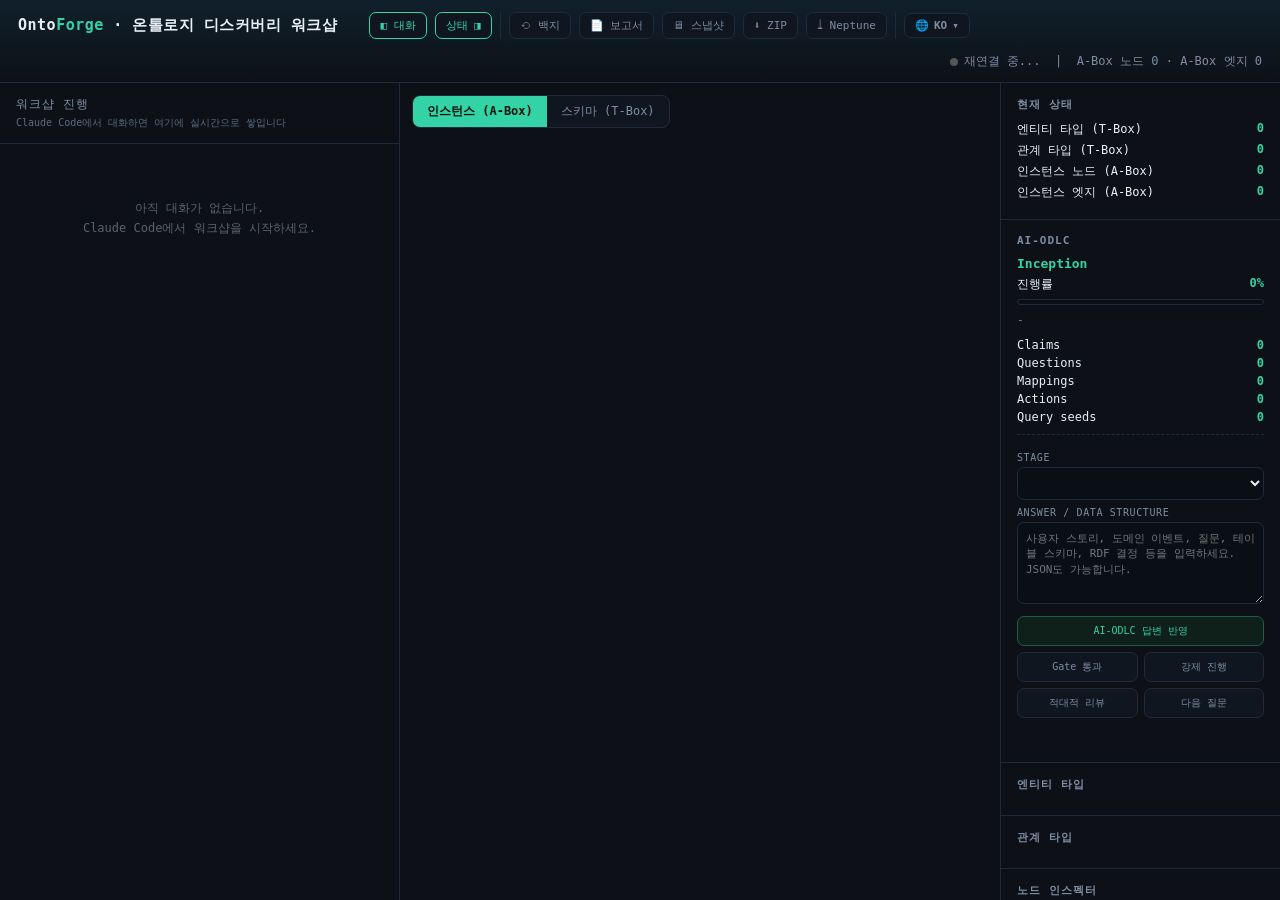
==== commit e2d8e013: "Strengthen AI-ODLC evidence tracking" ====
--- a/static/index.html
+++ b/static/index.html
@@ -129,6 +129,15 @@
   .odlc-actions button:hover{border-color:var(--accent2);color:var(--ink)}
   .odlc-actions button.primary{grid-column:1 / -1;border-color:#1d5e4c;color:var(--accent);background:#0f1f1a}
   .odlc-status{font-size:10px;color:var(--muted);line-height:1.4;margin-top:7px;min-height:14px}
+  .odlc-detail{margin-top:9px;display:grid;gap:6px}
+  .odlc-mini{background:#0a0f16;border:1px solid var(--line);border-radius:7px;padding:7px}
+  .odlc-mini .k{font-size:9px;color:var(--muted);text-transform:uppercase;letter-spacing:.5px;margin-bottom:3px}
+  .odlc-mini .v{font-size:11px;color:var(--ink);line-height:1.4;word-break:break-word}
+  .odlc-mini .meta{font-size:10px;color:var(--muted);margin-top:3px}
+  .odlc-mini .status{float:right;border-radius:99px;padding:1px 6px;border:1px solid var(--line);font-size:9px}
+  .odlc-mini .status.verified,.odlc-mini .status.available,.odlc-mini .status.confirmed{border-color:#1d5e4c;color:var(--accent)}
+  .odlc-mini .status.missing,.odlc-mini .status.failed,.odlc-mini .status.conflicting{border-color:#5a2730;color:#ff8aa0}
+  .odlc-mini .status.unknown,.odlc-mini .status.partial,.odlc-mini .status.candidate{border-color:#5e4a1d;color:var(--warn)}
 </style>
 </head>
 <body>
@@ -219,6 +228,7 @@
           </div>
           <div class="odlc-status" id="wfStatus"></div>
         </div>
+        <div class="odlc-detail" id="wfDetail"></div>
       </div>
     </div>
     <div class="sec"><h3 data-i18n="hEnt">엔티티 타입</h3><div id="ents"></div></div>
@@ -403,18 +413,20 @@
     const d=e.target.data();
     lastSelection={kind:'node',d};
     const props=Object.entries(d.props||{}).map(([k,v])=>`${esc(k)}: <b>${esc(v)}</b>`).join('<br>')||t('noProps');
+    const links=workflowLinksFor(d.etype, d.label);
     document.getElementById('insp').innerHTML=
       `<b>${esc(d.label)}</b> · <span style="color:${colorFor(d.etype)}">${esc(d.etype||t('type'))}</span><br>`+
-      props;
+      props + links;
   });
   // 엣지 클릭 → 관계 속성(점수 등) 표시
   cy.on('tap','edge',e=>{
     const d=e.target.data();
     lastSelection={kind:'edge',d};
     const props=Object.entries(d.props||{}).map(([k,v])=>`${esc(k)}: <b>${esc(v)}</b>`).join('<br>')||t('noProps');
+    const links=workflowLinksFor(d.label, d.label);
     document.getElementById('insp').innerHTML=
       `<b style="color:var(--accent2)">${esc(d.label)}</b> <span style="color:var(--muted)">${t('relation')}</span><br>`+
-      `<span style="color:var(--muted)">${esc((d.source||'').split(':').pop())} → ${esc((d.target||'').split(':').pop())}</span><br>`+props;
+      `<span style="color:var(--muted)">${esc((d.source||'').split(':').pop())} → ${esc((d.target||'').split(':').pop())}</span><br>`+props+links;
     cy.elements().removeClass('hl'); e.target.addClass('hl');
   });
   cy.on('tap',e=>{ if(e.target===cy) cy.elements().removeClass('hl'); });
@@ -536,6 +548,52 @@
   if(status && wf.last_extraction && wf.last_extraction.summary){
     status.textContent=wf.last_extraction.summary;
   }
+  renderWorkflowDetail(wf);
+}
+
+function renderWorkflowDetail(wf){
+  const box=document.getElementById('wfDetail');
+  if(!box) return;
+  const cards=[];
+  (wf.competency_questions||[]).slice(0,3).forEach(q=>cards.push(miniCard(
+    'question', q.question||q.text||'-', q.query_readiness||q.status||'candidate',
+    (q.expected_answer_shape||[]).join(', '))));
+  (wf.field_mappings||[]).slice(0,3).forEach(m=>cards.push(miniCard(
+    'mapping', `${m.source||'-'}.${m.source_field||'-'} → ${m.target||'-'}`,
+    m.status||m.readiness||'unknown', m.owner||m.freshness||'')));
+  (wf.validation_queries||[]).slice(0,3).forEach(v=>cards.push(miniCard(
+    'query', `${v.language||''}: ${v.question||v.question_id||'-'}`,
+    v.readiness||v.status||'candidate', v.query||'')));
+  (wf.risks||[]).slice(0,2).forEach(r=>cards.push(miniCard(
+    'risk', r.text||'-', r.severity||r.status||'open', r.owner||'')));
+  box.innerHTML=cards.join('') || `<div class="odlc-mini"><div class="k">evidence</div><div class="v">${t('none')}</div></div>`;
+}
+
+function miniCard(kind,value,status,meta){
+  const st=String(status||'candidate');
+  return `<div class="odlc-mini"><span class="status ${esc(st)}">${esc(st)}</span><div class="k">${esc(kind)}</div><div class="v">${esc(value)}</div>${meta?`<div class="meta">${esc(meta)}</div>`:''}</div>`;
+}
+
+function workflowLinksFor(primary, secondary){
+  const wf=lastWorkflow||{};
+  const key=String(primary||'').toLowerCase();
+  const alt=String(secondary||'').toLowerCase();
+  if(!key && !alt) return '';
+  const hits=[];
+  const scan=(items,label,fields)=>{
+    (items||[]).forEach(item=>{
+      const hay=fields.map(f=>item[f]).filter(Boolean).join(' ').toLowerCase();
+      if(hay && ((key && hay.includes(key)) || (alt && hay.includes(alt)))){
+        hits.push(`${label}: ${item.question||item.target||item.name||item.text||item.id||''}`);
+      }
+    });
+  };
+  scan(wf.model_candidates,'model',['name','source_element','rationale']);
+  scan(wf.field_mappings,'mapping',['target','source_field','source']);
+  scan(wf.competency_questions,'question',['question','text']);
+  scan(wf.claims,'claim',['text']);
+  if(!hits.length) return '';
+  return '<br><br><span style="color:var(--muted)">AI-ODLC evidence</span><br>'+hits.slice(0,4).map(h=>'• '+esc(h)).join('<br>');
 }
 
 function ensureWorkflowStages(wf){
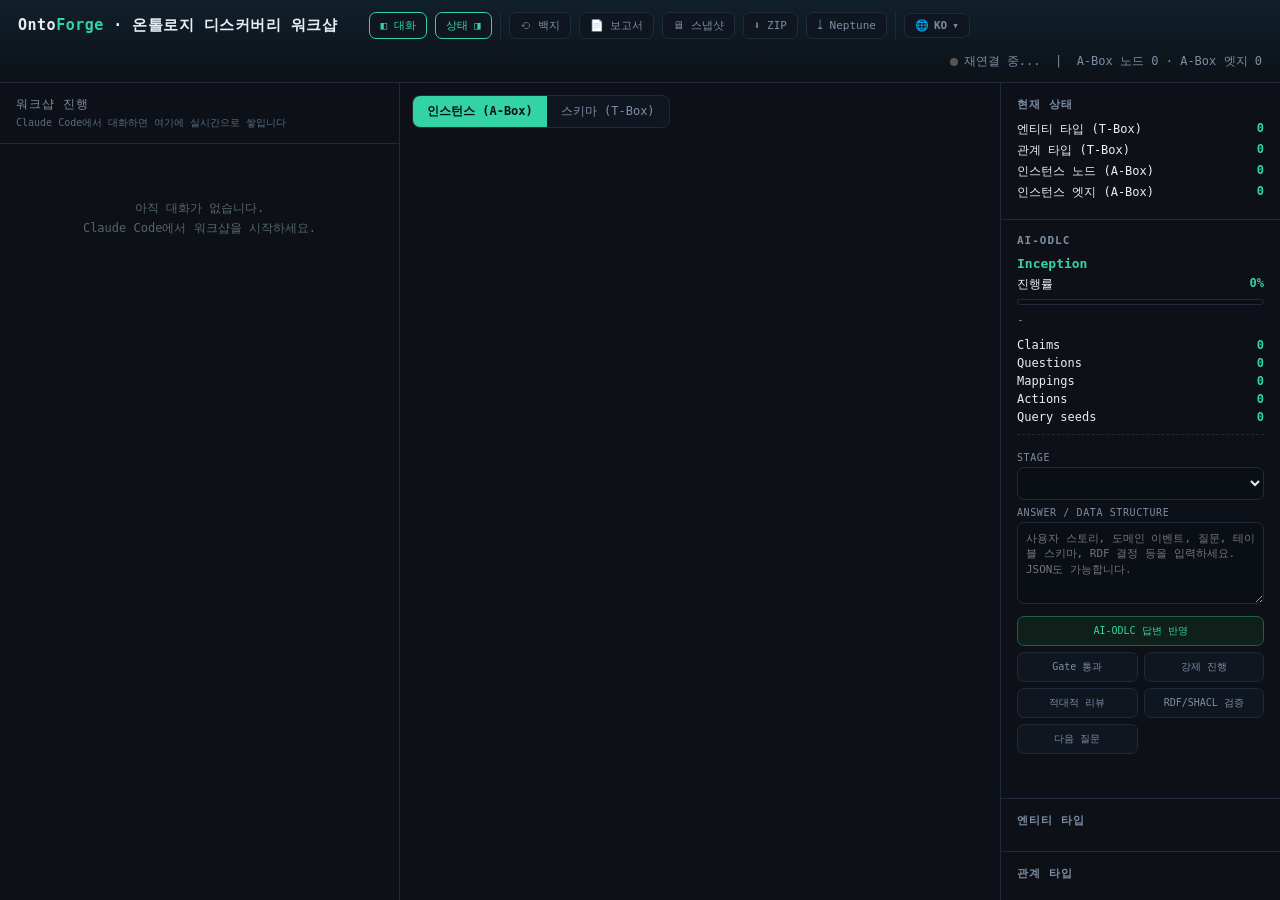
==== commit 5c33756c: "Add bounded RDF handoff validation loop" ====
--- a/static/index.html
+++ b/static/index.html
@@ -135,9 +135,9 @@
   .odlc-mini .v{font-size:11px;color:var(--ink);line-height:1.4;word-break:break-word}
   .odlc-mini .meta{font-size:10px;color:var(--muted);margin-top:3px}
   .odlc-mini .status{float:right;border-radius:99px;padding:1px 6px;border:1px solid var(--line);font-size:9px}
-  .odlc-mini .status.verified,.odlc-mini .status.available,.odlc-mini .status.confirmed{border-color:#1d5e4c;color:var(--accent)}
-  .odlc-mini .status.missing,.odlc-mini .status.failed,.odlc-mini .status.conflicting{border-color:#5a2730;color:#ff8aa0}
-  .odlc-mini .status.unknown,.odlc-mini .status.partial,.odlc-mini .status.candidate{border-color:#5e4a1d;color:var(--warn)}
+  .odlc-mini .status.verified,.odlc-mini .status.pass,.odlc-mini .status.validated_static,.odlc-mini .status.available,.odlc-mini .status.confirmed{border-color:#1d5e4c;color:var(--accent)}
+  .odlc-mini .status.missing,.odlc-mini .status.failed,.odlc-mini .status.fail,.odlc-mini .status.conflicting{border-color:#5a2730;color:#ff8aa0}
+  .odlc-mini .status.unknown,.odlc-mini .status.partial,.odlc-mini .status.warning,.odlc-mini .status.stale,.odlc-mini .status.candidate{border-color:#5e4a1d;color:var(--warn)}
 </style>
 </head>
 <body>
@@ -224,6 +224,7 @@
             <button onclick="advanceWorkflow(false)" data-i18n="wfAdvance">Gate 통과</button>
             <button onclick="advanceWorkflow(true)" data-i18n="wfForce">강제 진행</button>
             <button onclick="reviewWorkflow()" data-i18n="wfReview">적대적 리뷰</button>
+            <button onclick="validateWorkflow()" data-i18n="wfValidate">RDF/SHACL 검증</button>
             <button onclick="refreshNextQuestion()" data-i18n="wfNextQ">다음 질문</button>
           </div>
           <div class="odlc-status" id="wfStatus"></div>
@@ -257,8 +258,8 @@
     hCurrent:"현재 상태", sEnt:"엔티티 타입 (T-Box)", sRel:"관계 타입 (T-Box)", sNode:"인스턴스 노드 (A-Box)", sEdge:"인스턴스 엣지 (A-Box)",
     hWorkflow:"AI-ODLC", wfProgress:"진행률", wfClaims:"Claims", wfQuestions:"Questions", wfMappings:"Mappings", wfActions:"Actions", wfQueries:"Query seeds",
     wfStageInput:"stage", wfAnswerInput:"answer / data structure", wfAnswerPh:"사용자 스토리, 도메인 이벤트, 질문, 테이블 스키마, RDF 결정 등을 입력하세요. JSON도 가능합니다.",
-    wfSubmit:"AI-ODLC 답변 반영", wfAdvance:"Gate 통과", wfForce:"강제 진행", wfReview:"적대적 리뷰", wfNextQ:"다음 질문",
-    wfNeedAnswer:"답변을 입력하세요.", wfSubmitting:"반영 중…", wfDone:"반영 완료", wfAdvancing:"진행 중…", wfReviewing:"리뷰 생성 중…", wfNexting:"다음 질문 갱신 중…",
+    wfSubmit:"AI-ODLC 답변 반영", wfAdvance:"Gate 통과", wfForce:"강제 진행", wfReview:"적대적 리뷰", wfValidate:"RDF/SHACL 검증", wfNextQ:"다음 질문",
+    wfNeedAnswer:"답변을 입력하세요.", wfSubmitting:"반영 중…", wfDone:"반영 완료", wfAdvancing:"진행 중…", wfReviewing:"리뷰 생성 중…", wfValidating:"정적 검증 중…", wfNexting:"다음 질문 갱신 중…",
     hEnt:"엔티티 타입", hRel:"관계 타입", hInsp:"노드 인스펙터", inspEmpty:"노드를 클릭하면 속성이 표시됩니다.",
     none:"아직 없음", noProps:"(속성 없음)", relation:"관계", type:"타입", rows:"건", focusBtn:"🔍 그래프에서 이 결과만 보기",
     snapshotTitle:"워크샵 스냅샷", readOnlySnapshot:"읽기 전용 스냅샷",
@@ -283,8 +284,8 @@
     hCurrent:"Current State", sEnt:"Entity types (T-Box)", sRel:"Relation types (T-Box)", sNode:"Instance nodes (A-Box)", sEdge:"Instance edges (A-Box)",
     hWorkflow:"AI-ODLC", wfProgress:"Progress", wfClaims:"Claims", wfQuestions:"Questions", wfMappings:"Mappings", wfActions:"Actions", wfQueries:"Query seeds",
     wfStageInput:"stage", wfAnswerInput:"answer / data structure", wfAnswerPh:"Enter a user story, domain event, question, table schema, RDF decision, or JSON payload.",
-    wfSubmit:"Apply AI-ODLC answer", wfAdvance:"Pass gate", wfForce:"Force advance", wfReview:"Adversarial review", wfNextQ:"Next question",
-    wfNeedAnswer:"Enter an answer first.", wfSubmitting:"Applying…", wfDone:"Applied", wfAdvancing:"Advancing…", wfReviewing:"Generating review…", wfNexting:"Refreshing next question…",
+    wfSubmit:"Apply AI-ODLC answer", wfAdvance:"Pass gate", wfForce:"Force advance", wfReview:"Adversarial review", wfValidate:"Validate RDF/SHACL", wfNextQ:"Next question",
+    wfNeedAnswer:"Enter an answer first.", wfSubmitting:"Applying…", wfDone:"Applied", wfAdvancing:"Advancing…", wfReviewing:"Generating review…", wfValidating:"Running static validation…", wfNexting:"Refreshing next question…",
     hEnt:"Entity types", hRel:"Relation types", hInsp:"Node Inspector", inspEmpty:"Click a node to see its properties.",
     none:"None yet", noProps:"(no properties)", relation:"relation", type:"type", rows:"rows", focusBtn:"🔍 Show only this result",
     snapshotTitle:"Workshop Snapshot", readOnlySnapshot:"Read-only snapshot",
@@ -309,8 +310,8 @@
     hCurrent:"現在の状態", sEnt:"エンティティ型 (T-Box)", sRel:"リレーション型 (T-Box)", sNode:"インスタンスノード (A-Box)", sEdge:"インスタンスエッジ (A-Box)",
     hWorkflow:"AI-ODLC", wfProgress:"進捗", wfClaims:"Claims", wfQuestions:"Questions", wfMappings:"Mappings", wfActions:"Actions", wfQueries:"Query seeds",
     wfStageInput:"stage", wfAnswerInput:"answer / data structure", wfAnswerPh:"ユーザーストーリー、ドメインイベント、質問、テーブルスキーマ、RDF決定、JSONを入力してください。",
-    wfSubmit:"AI-ODLC回答を反映", wfAdvance:"Gate通過", wfForce:"強制進行", wfReview:"敵対的レビュー", wfNextQ:"次の質問",
-    wfNeedAnswer:"回答を入力してください。", wfSubmitting:"反映中…", wfDone:"反映完了", wfAdvancing:"進行中…", wfReviewing:"レビュー生成中…", wfNexting:"次の質問を更新中…",
+    wfSubmit:"AI-ODLC回答を反映", wfAdvance:"Gate通過", wfForce:"強制進行", wfReview:"敵対的レビュー", wfValidate:"RDF/SHACL検証", wfNextQ:"次の質問",
+    wfNeedAnswer:"回答を入力してください。", wfSubmitting:"反映中…", wfDone:"反映完了", wfAdvancing:"進行中…", wfReviewing:"レビュー生成中…", wfValidating:"静的検証中…", wfNexting:"次の質問を更新中…",
     hEnt:"エンティティ型", hRel:"リレーション型", hInsp:"ノードインスペクター", inspEmpty:"ノードをクリックすると属性が表示されます。",
     none:"まだありません", noProps:"(属性なし)", relation:"リレーション", type:"タイプ", rows:"件", focusBtn:"🔍 この結果だけグラフ表示",
     snapshotTitle:"ワークショップスナップショット", readOnlySnapshot:"読み取り専用スナップショット",
@@ -545,7 +546,9 @@
   const sel=document.getElementById('wfStageSelect');
   if(sel && wf.current_stage) sel.value=wf.current_stage;
   const status=document.getElementById('wfStatus');
-  if(status && wf.last_extraction && wf.last_extraction.summary){
+  if(status && wf.last_validation && wf.last_validation.summary){
+    status.textContent=wf.last_validation.summary;
+  }else if(status && wf.last_extraction && wf.last_extraction.summary){
     status.textContent=wf.last_extraction.summary;
   }
   renderWorkflowDetail(wf);
@@ -555,6 +558,13 @@
   const box=document.getElementById('wfDetail');
   if(!box) return;
   const cards=[];
+  if(wf.last_validation && wf.last_validation.status){
+    const c=wf.last_validation.counts||{};
+    const vst=wf.last_validation.freshness==='stale'?'stale':wf.last_validation.status;
+    cards.push(miniCard('static validation', wf.last_validation.summary||'-',
+      vst,
+      `${wf.last_validation.freshness||'unknown'} · ${c.passed||0} pass · ${c.warnings||0} warning · ${c.failed||0} fail · no SPARQL/SHACL engine execution`));
+  }
   (wf.competency_questions||[]).slice(0,3).forEach(q=>cards.push(miniCard(
     'question', q.question||q.text||'-', q.query_readiness||q.status||'candidate',
     (q.expected_answer_shape||[]).join(', '))));
@@ -657,6 +667,20 @@
   if(d.workflow) lastWorkflow=d.workflow;
   updateWorkflow();
   setWorkflowStatus(d.ok ? t('wfDone') : (d.error||'error'));
+}
+
+async function validateWorkflow(){
+  setWorkflowStatus(t('wfValidating'));
+  const r=await fetch('/workflow/validate',{
+    method:'POST',
+    headers:authHeaders({'Content-Type':'application/json'}),
+    body:JSON.stringify({})
+  });
+  const d=await r.json();
+  if(d.workflow) lastWorkflow=d.workflow;
+  updateWorkflow();
+  const v=d.validation||{};
+  setWorkflowStatus(v.summary || d.error || (d.ok?t('wfDone'):'error'));
 }
 
 async function refreshNextQuestion(){
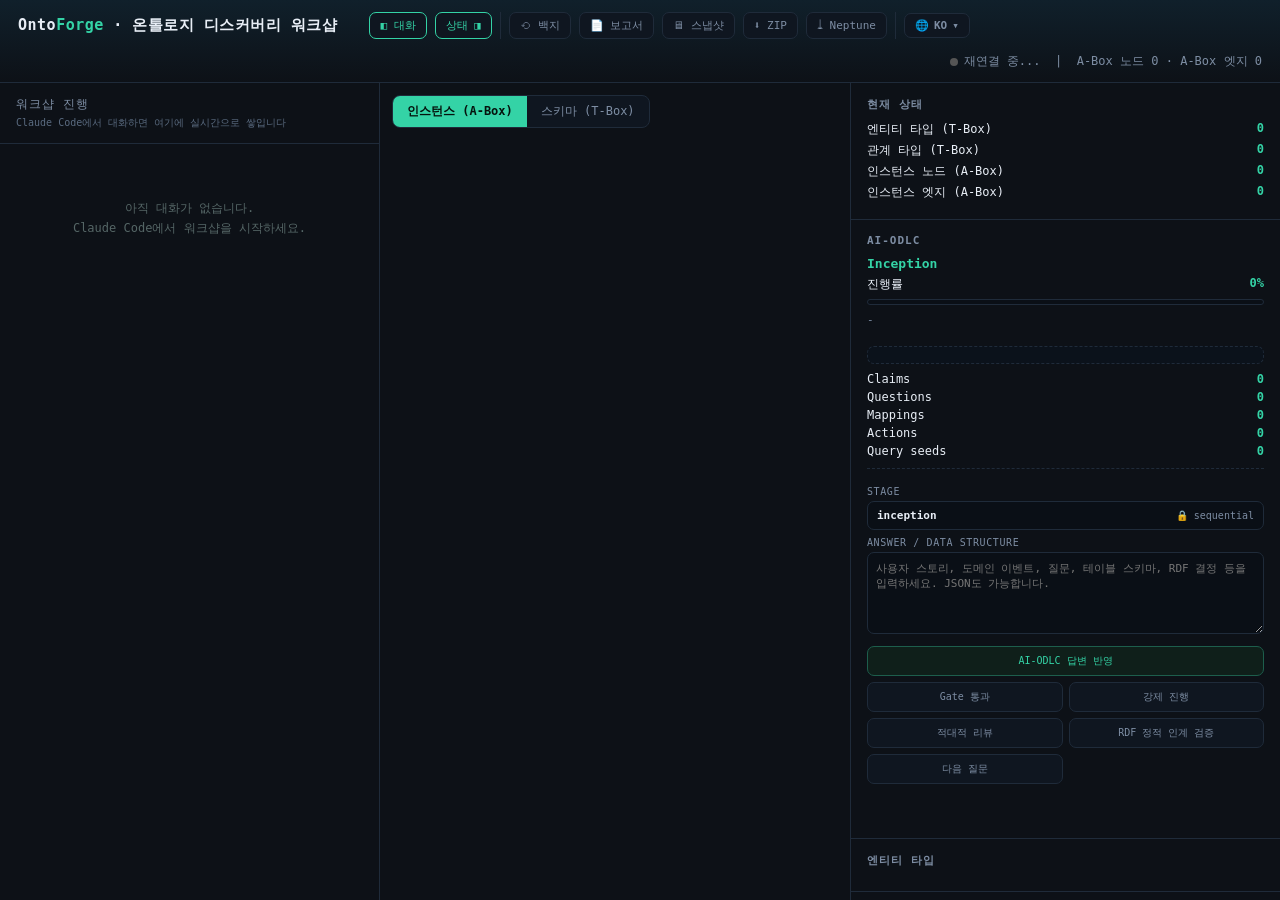
==== commit a7ecb3b9: "Add AI-ODLC workshop workflow and marketplaces" ====
--- a/static/index.html
+++ b/static/index.html
@@ -41,7 +41,7 @@
   header .tools .lang-dd .menu button:hover{background:#16212e;color:var(--ink)}
   header .tools .lang-dd .menu button.on{background:var(--accent);color:#05130d}
 
-  .wrap{flex:1;display:grid;grid-template-columns:400px 1fr 280px;min-height:0;
+  .wrap{flex:1;display:grid;grid-template-columns:minmax(300px,380px) 1fr minmax(360px,430px);min-height:0;
     transition:grid-template-columns .18s ease}
   /* 그리드 아이템이 0폭 트랙으로 줄어들 수 있게 + 접힘 시 내용 클립 */
   .feed-col,.center,.right{min-width:0}
@@ -118,7 +118,7 @@
   .odlc-bar{height:6px;border-radius:99px;background:#0a0f16;border:1px solid var(--line);overflow:hidden;margin:6px 0}
   .odlc-fill{height:100%;background:linear-gradient(90deg,var(--accent),var(--accent2));width:0}
   .odlc-console{margin-top:10px;border-top:1px dashed var(--line);padding-top:10px}
-  .odlc-console label{display:block;font-size:10px;color:var(--muted);text-transform:uppercase;letter-spacing:.6px;margin:7px 0 4px}
+  .odlc-console label,.odlc-console .field-label{display:block;font-size:10px;color:var(--muted);text-transform:uppercase;letter-spacing:.6px;margin:7px 0 4px}
   .odlc-console textarea,.odlc-console select{width:100%;background:#0a0f16;border:1px solid var(--line);
     color:var(--ink);border-radius:7px;font-family:var(--mono);font-size:11px;padding:8px;outline:none}
   .odlc-console textarea{min-height:82px;resize:vertical;line-height:1.45}
@@ -136,8 +136,64 @@
   .odlc-mini .meta{font-size:10px;color:var(--muted);margin-top:3px}
   .odlc-mini .status{float:right;border-radius:99px;padding:1px 6px;border:1px solid var(--line);font-size:9px}
   .odlc-mini .status.verified,.odlc-mini .status.pass,.odlc-mini .status.validated_static,.odlc-mini .status.available,.odlc-mini .status.confirmed{border-color:#1d5e4c;color:var(--accent)}
-  .odlc-mini .status.missing,.odlc-mini .status.failed,.odlc-mini .status.fail,.odlc-mini .status.conflicting{border-color:#5a2730;color:#ff8aa0}
-  .odlc-mini .status.unknown,.odlc-mini .status.partial,.odlc-mini .status.warning,.odlc-mini .status.stale,.odlc-mini .status.candidate{border-color:#5e4a1d;color:var(--warn)}
+  .odlc-mini .status.missing,.odlc-mini .status.failed,.odlc-mini .status.fail,.odlc-mini .status.conflicting,.odlc-mini .status.needs_fix{border-color:#5a2730;color:#ff8aa0}
+  .odlc-mini .status.unknown,.odlc-mini .status.partial,.odlc-mini .status.warning,.odlc-mini .status.stale,.odlc-mini .status.unproven,.odlc-mini .status.candidate{border-color:#5e4a1d;color:var(--warn)}
+  .odlc-mini .status.assumed,.odlc-mini .status.revision_requested,.odlc-mini .status.missing_evidence{border-color:#5e4a1d;color:var(--warn)}
+  .odlc-mini .status.rejected,.odlc-mini .status.resolved,.odlc-mini .status.out_of_scope{border-color:#435164;color:#9babc0}
+  button:focus-visible,select:focus-visible,textarea:focus-visible,a:focus-visible{outline:2px solid var(--accent2);outline-offset:2px}
+  button:disabled{opacity:.45;cursor:wait;filter:saturate(.5)}
+  .stage-lock{display:flex;justify-content:space-between;align-items:center;gap:8px;padding:7px 9px;
+    border:1px solid var(--line);border-radius:7px;background:#0a0f16;font-size:10px;color:var(--muted)}
+  .stage-lock strong{color:var(--ink);font-size:11px}
+  .gate-list{display:grid;gap:5px;margin:8px 0}
+  .gate-row{width:100%;display:grid;grid-template-columns:1fr auto;gap:8px;align-items:center;text-align:left;
+    padding:7px 8px;background:#0a0f16;border:1px solid var(--line);border-radius:7px;color:var(--ink);
+    font-family:var(--mono);font-size:10px;cursor:pointer}
+  .gate-row.current{border-color:var(--accent2);box-shadow:inset 3px 0 0 var(--accent2)}
+  .gate-row .gate-state{font-size:9px;text-transform:uppercase;color:var(--muted)}
+  .gate-row.pass .gate-state{color:var(--accent)} .gate-row.fail .gate-state{color:#ff8aa0}
+  .gate-row.partial .gate-state{color:var(--warn)}
+  .gate-detail{padding:8px;border:1px dashed var(--line);border-radius:7px;background:#0b121b;margin-bottom:8px}
+  .gate-detail-title{font-size:10px;color:var(--accent2);margin-bottom:6px}
+  .gate-check{display:grid;grid-template-columns:auto 1fr;gap:7px;font-size:10px;line-height:1.4;margin:5px 0;color:var(--muted)}
+  .gate-check.pass .mark{color:var(--accent)} .gate-check.fail .mark{color:#ff8aa0}
+  .cockpit-tabs{display:flex;gap:4px;overflow-x:auto;padding:2px 0 8px;scrollbar-width:thin}
+  .cockpit-tabs button{flex:0 0 auto;background:#0a0f16;border:1px solid var(--line);color:var(--muted);
+    border-radius:99px;padding:5px 9px;font-family:var(--mono);font-size:9px;cursor:pointer}
+  .cockpit-tabs button.active{border-color:var(--accent);background:#0f1f1a;color:var(--accent)}
+  .panel-summary{display:flex;justify-content:space-between;align-items:center;color:var(--muted);font-size:9px;margin-bottom:6px}
+  .odlc-card-actions{display:flex;flex-wrap:wrap;gap:4px;margin-top:7px;padding-top:6px;border-top:1px solid var(--line)}
+  .odlc-card-actions button{background:#111c28;border:1px solid var(--line);color:var(--muted);font-family:var(--mono);
+    font-size:9px;border-radius:5px;padding:4px 6px;cursor:pointer}
+  .odlc-card-actions button:hover{border-color:var(--accent2);color:var(--ink)}
+  .validation-scope{border-left:3px solid var(--warn);padding:7px 8px;background:#181410;color:#d6c49f;
+    font-size:9px;line-height:1.45;margin:7px 0;border-radius:0 6px 6px 0}
+  .validation-checks{margin-top:7px;max-height:180px;overflow:auto}
+  .report-links{display:flex;gap:8px;flex-wrap:wrap;margin-top:6px}
+  .report-links a{font-size:9px;color:var(--accent2)}
+  dialog{border:1px solid #3b4b60;border-radius:12px;background:#111923;color:var(--ink);padding:0;
+    box-shadow:0 24px 80px rgba(0,0,0,.65);width:min(480px,calc(100vw - 28px))}
+  dialog::backdrop{background:rgba(3,7,12,.78);backdrop-filter:blur(3px)}
+  .dialog-body{padding:18px}.dialog-body h2{font-size:14px;margin:0 0 6px}.dialog-body p{font-size:10px;color:var(--muted);line-height:1.5}
+  .dialog-body label{display:block;font-size:10px;color:var(--muted);margin:12px 0 5px}
+  .dialog-body textarea,.dialog-body input{width:100%;background:#090f16;border:1px solid var(--line);color:var(--ink);
+    font-family:var(--mono);border-radius:7px;padding:9px;min-height:80px}
+  .dialog-actions{display:flex;justify-content:flex-end;gap:7px;margin-top:14px}.dialog-actions button{font-family:var(--mono);
+    border-radius:7px;border:1px solid var(--line);padding:7px 11px;background:#0d151f;color:var(--muted);cursor:pointer}
+  .dialog-actions .danger{border-color:#7a3441;color:#ff9aaa;background:#231116}
+  @media (max-width:1100px){
+    body{height:auto;min-height:100vh;overflow:auto}.wrap{grid-template-columns:minmax(280px,34vw) 1fr;grid-template-rows:minmax(520px,70vh) auto}
+    .right{grid-column:1/-1;display:grid;grid-template-columns:minmax(260px,1fr) minmax(360px,1.5fr);border-left:0;border-top:1px solid var(--line);max-height:none}
+    .right>.sec:nth-child(n+3){display:none}.center{min-height:520px}
+    .right.panel-hidden,.feed-col.panel-hidden{display:none!important}.feed-col.panel-hidden + .center{grid-column:1/-1}
+  }
+  @media (max-width:720px){
+    header{padding:10px;gap:8px}header .status{width:100%;margin-left:0}.tools{margin-left:0!important;overflow-x:auto;max-width:100%}
+    .wrap{display:flex;flex-direction:column}.feed-col{height:36vh;min-height:260px;border-right:0;border-bottom:1px solid var(--line)}
+    .center{height:55vh;min-height:420px}.right{display:block}.right>.sec:nth-child(n){display:block}.panel-hidden{display:none!important}
+    .odlc-actions{grid-template-columns:1fr}.odlc-actions button.primary{grid-column:auto}.toggle{max-width:calc(100% - 24px)}
+  }
+  @media (prefers-reduced-motion:reduce){*{animation-duration:.01ms!important;transition-duration:.01ms!important;scroll-behavior:auto!important}}
 </style>
 </head>
 <body>
@@ -148,11 +204,11 @@
     <button id="btnRight" onclick="togglePanel('right')" data-i18n="btnState" data-i18n-title="ttState" title="상태창 접기/펴기">상태 ◨</button>
     <span style="width:1px;background:var(--line);align-self:stretch"></span>
     <!--SRVBTNS-->
-    <button onclick="resetGraph()" data-i18n="btnReset" data-i18n-title="ttReset" title="백지에서 시작">⟲ <span data-i18n="btnResetT">백지</span></button>
-    <button onclick="exportReport()" data-i18n-title="ttReport" title="보고서 생성 후 새 탭에서 열기">📄 <span data-i18n="btnReport">보고서</span></button>
+      <button onclick="resetGraph(this)" data-i18n="btnReset" data-i18n-title="ttReset" title="백지에서 시작">⟲ <span data-i18n="btnResetT">백지</span></button>
+      <button onclick="exportReport(this)" data-i18n-title="ttReport" title="보고서 생성 후 새 탭에서 열기">📄 <span data-i18n="btnReport">보고서</span></button>
     <button onclick="openSnapshot()" data-i18n-title="ttSnap" title="대화·그래프·상태를 담은 단독 실행 HTML 열기">🖥 <span data-i18n="btnSnap">스냅샷</span></button>
-    <button onclick="downloadZip()" data-i18n-title="ttZip" title="보고서+스냅샷+Neptune 묶음 ZIP 다운로드">⬇ ZIP</button>
-    <button onclick="exportNeptune()" data-i18n-title="ttNeptune" title="Neptune 익스포트">⤓ Neptune</button>
+      <button onclick="downloadZip(this)" data-i18n-title="ttZip" title="보고서+스냅샷+Neptune 묶음 ZIP 다운로드">⬇ ZIP</button>
+      <button onclick="exportNeptune(this)" data-i18n-title="ttNeptune" title="Neptune 익스포트">⤓ Neptune</button>
     <!--/SRVBTNS-->
     <span style="width:1px;background:var(--line);align-self:stretch"></span>
     <span class="lang-dd" id="langDd">
@@ -193,7 +249,7 @@
   </main>
 
   <!-- 우측: 현재 그래프 요약 -->
-  <aside class="right">
+  <aside class="right" aria-label="AI-ODLC workshop cockpit">
     <div class="sec">
       <h3 data-i18n="hCurrent">현재 상태</h3>
       <div class="stat"><span data-i18n="sEnt">엔티티 타입 (T-Box)</span><b id="nEnt">0</b></div>
@@ -207,28 +263,30 @@
         <div class="odlc-stage" id="wfStage">Inception</div>
         <div class="stat"><span data-i18n="wfProgress">진행률</span><b id="wfProgress">0%</b></div>
         <div class="odlc-bar"><div class="odlc-fill" id="wfFill"></div></div>
-        <div class="odlc-question" id="wfQuestion">-</div>
-        <div id="wfGates"></div>
+        <div class="odlc-question" id="wfQuestion" aria-live="polite">-</div>
+        <div class="gate-list" id="wfGates"></div>
+        <div class="gate-detail" id="wfGateDetail"></div>
         <div class="stat"><span data-i18n="wfClaims">Claims</span><b id="wfClaims">0</b></div>
         <div class="stat"><span data-i18n="wfQuestions">Questions</span><b id="wfQuestions">0</b></div>
         <div class="stat"><span data-i18n="wfMappings">Mappings</span><b id="wfMappings">0</b></div>
         <div class="stat"><span data-i18n="wfActions">Actions</span><b id="wfActions">0</b></div>
         <div class="stat"><span data-i18n="wfQueries">Query seeds</span><b id="wfQueries">0</b></div>
         <div class="odlc-console">
-          <label for="wfStageSelect" data-i18n="wfStageInput">stage</label>
-          <select id="wfStageSelect"></select>
+          <span class="field-label" id="wfStageLabel" data-i18n="wfStageInput">stage (read-only)</span>
+          <div class="stage-lock" role="status" aria-labelledby="wfStageLabel"><strong id="wfStageLocked">inception</strong><span>🔒 sequential</span></div>
           <label for="wfAnswer" data-i18n="wfAnswerInput">answer / data structure</label>
           <textarea id="wfAnswer" data-i18n-placeholder="wfAnswerPh" placeholder="사용자 스토리, 도메인 이벤트, 질문, 테이블 스키마, RDF 결정 등을 입력하세요. JSON도 가능합니다."></textarea>
           <div class="odlc-actions">
-            <button class="primary" onclick="submitWorkflowAnswer()" data-i18n="wfSubmit">AI-ODLC 답변 반영</button>
-            <button onclick="advanceWorkflow(false)" data-i18n="wfAdvance">Gate 통과</button>
-            <button onclick="advanceWorkflow(true)" data-i18n="wfForce">강제 진행</button>
-            <button onclick="reviewWorkflow()" data-i18n="wfReview">적대적 리뷰</button>
-            <button onclick="validateWorkflow()" data-i18n="wfValidate">RDF/SHACL 검증</button>
-            <button onclick="refreshNextQuestion()" data-i18n="wfNextQ">다음 질문</button>
+            <button class="primary async-action" onclick="submitWorkflowAnswer(this)" data-i18n="wfSubmit">AI-ODLC 답변 반영</button>
+            <button class="async-action" onclick="advanceWorkflow(false,this)" data-i18n="wfAdvance">Gate 통과</button>
+            <button class="async-action" onclick="openForceDialog()" data-i18n="wfForce">강제 진행</button>
+            <button class="async-action" onclick="reviewWorkflow(this)" data-i18n="wfReview">적대적 리뷰</button>
+            <button class="async-action" onclick="validateWorkflow(this)" data-i18n="wfValidate">RDF 정적 검증</button>
+            <button class="async-action" onclick="refreshNextQuestion(this)" data-i18n="wfNextQ">다음 질문</button>
           </div>
-          <div class="odlc-status" id="wfStatus"></div>
+          <div class="odlc-status" id="wfStatus" role="status" aria-live="polite"></div>
         </div>
+        <div class="cockpit-tabs" id="wfTabs" role="tablist" aria-label="Workflow evidence panels"></div>
         <div class="odlc-detail" id="wfDetail"></div>
       </div>
     </div>
@@ -239,8 +297,44 @@
   </aside>
 </div>
 
+<dialog id="forceDialog" aria-labelledby="forceTitle">
+  <form method="dialog" class="dialog-body" onsubmit="return false">
+    <h2 id="forceTitle">Force advance with an audit reason</h2>
+    <p>Only the next stage is allowed. The reason and bypassed gate names are retained in workflow history and the audit log.</p>
+    <label for="forceReason">Reason</label>
+    <textarea id="forceReason" required minlength="8" placeholder="Explain the facilitator decision and follow-up ownership."></textarea>
+    <div class="dialog-actions">
+      <button type="button" onclick="closeForceDialog()">Cancel</button>
+      <button type="button" class="danger async-action" onclick="confirmForceAdvance(this)">Force next stage</button>
+    </div>
+  </form>
+</dialog>
+
+<dialog id="decisionDialog" aria-labelledby="decisionTitle">
+  <form method="dialog" class="dialog-body" onsubmit="return false">
+    <h2 id="decisionTitle">Review evidence</h2>
+    <p id="decisionContext"></p>
+    <label for="decisionNote">Decision note</label>
+    <textarea id="decisionNote" required placeholder="Why is this decision justified?"></textarea>
+    <label for="decisionChanges">Revised fields (JSON, for revise/update)</label>
+    <textarea id="decisionChanges" placeholder='{"text":"Revised evidence"}'></textarea>
+    <label for="decisionOwner">Linked action owner (required to accept high risks/findings)</label>
+    <input id="decisionOwner" placeholder="owner or team">
+    <div class="dialog-actions">
+      <button type="button" onclick="closeDecisionDialog()">Cancel</button>
+      <button type="button" class="async-action" onclick="submitDecision(this)">Apply decision</button>
+    </div>
+  </form>
+</dialog>
+
 <script>
 let cy, view="abox", lastData={tbox:{entities:{},relations:{}},snapshot:{nodes:[],edges:[]}}, lastWorkflow={};
+let activeWorkflowPanel='stories', activeGateName='', pendingDecision=null;
+const pendingRequests=new Set();
+document.addEventListener('cancel',event=>{
+  if(event.target?.id==='forceDialog')document.getElementById('forceReason').value='';
+  if(event.target?.id==='decisionDialog')pendingDecision=null;
+},true);
 
 // ---- i18n (KO / EN / JA) — UI 문자열만. 엔티티/데이터 라벨은 고객 데이터라 번역 안 함 ----
 const I18N={
@@ -258,7 +352,7 @@
     hCurrent:"현재 상태", sEnt:"엔티티 타입 (T-Box)", sRel:"관계 타입 (T-Box)", sNode:"인스턴스 노드 (A-Box)", sEdge:"인스턴스 엣지 (A-Box)",
     hWorkflow:"AI-ODLC", wfProgress:"진행률", wfClaims:"Claims", wfQuestions:"Questions", wfMappings:"Mappings", wfActions:"Actions", wfQueries:"Query seeds",
     wfStageInput:"stage", wfAnswerInput:"answer / data structure", wfAnswerPh:"사용자 스토리, 도메인 이벤트, 질문, 테이블 스키마, RDF 결정 등을 입력하세요. JSON도 가능합니다.",
-    wfSubmit:"AI-ODLC 답변 반영", wfAdvance:"Gate 통과", wfForce:"강제 진행", wfReview:"적대적 리뷰", wfValidate:"RDF/SHACL 검증", wfNextQ:"다음 질문",
+    wfSubmit:"AI-ODLC 답변 반영", wfAdvance:"Gate 통과", wfForce:"강제 진행", wfReview:"적대적 리뷰", wfValidate:"RDF 정적 인계 검증", wfNextQ:"다음 질문",
     wfNeedAnswer:"답변을 입력하세요.", wfSubmitting:"반영 중…", wfDone:"반영 완료", wfAdvancing:"진행 중…", wfReviewing:"리뷰 생성 중…", wfValidating:"정적 검증 중…", wfNexting:"다음 질문 갱신 중…",
     hEnt:"엔티티 타입", hRel:"관계 타입", hInsp:"노드 인스펙터", inspEmpty:"노드를 클릭하면 속성이 표시됩니다.",
     none:"아직 없음", noProps:"(속성 없음)", relation:"관계", type:"타입", rows:"건", focusBtn:"🔍 그래프에서 이 결과만 보기",
@@ -284,7 +378,7 @@
     hCurrent:"Current State", sEnt:"Entity types (T-Box)", sRel:"Relation types (T-Box)", sNode:"Instance nodes (A-Box)", sEdge:"Instance edges (A-Box)",
     hWorkflow:"AI-ODLC", wfProgress:"Progress", wfClaims:"Claims", wfQuestions:"Questions", wfMappings:"Mappings", wfActions:"Actions", wfQueries:"Query seeds",
     wfStageInput:"stage", wfAnswerInput:"answer / data structure", wfAnswerPh:"Enter a user story, domain event, question, table schema, RDF decision, or JSON payload.",
-    wfSubmit:"Apply AI-ODLC answer", wfAdvance:"Pass gate", wfForce:"Force advance", wfReview:"Adversarial review", wfValidate:"Validate RDF/SHACL", wfNextQ:"Next question",
+    wfSubmit:"Apply AI-ODLC answer", wfAdvance:"Pass gate", wfForce:"Force advance", wfReview:"Adversarial review", wfValidate:"Static RDF handoff check", wfNextQ:"Next question",
     wfNeedAnswer:"Enter an answer first.", wfSubmitting:"Applying…", wfDone:"Applied", wfAdvancing:"Advancing…", wfReviewing:"Generating review…", wfValidating:"Running static validation…", wfNexting:"Refreshing next question…",
     hEnt:"Entity types", hRel:"Relation types", hInsp:"Node Inspector", inspEmpty:"Click a node to see its properties.",
     none:"None yet", noProps:"(no properties)", relation:"relation", type:"type", rows:"rows", focusBtn:"🔍 Show only this result",
@@ -310,7 +404,7 @@
     hCurrent:"現在の状態", sEnt:"エンティティ型 (T-Box)", sRel:"リレーション型 (T-Box)", sNode:"インスタンスノード (A-Box)", sEdge:"インスタンスエッジ (A-Box)",
     hWorkflow:"AI-ODLC", wfProgress:"進捗", wfClaims:"Claims", wfQuestions:"Questions", wfMappings:"Mappings", wfActions:"Actions", wfQueries:"Query seeds",
     wfStageInput:"stage", wfAnswerInput:"answer / data structure", wfAnswerPh:"ユーザーストーリー、ドメインイベント、質問、テーブルスキーマ、RDF決定、JSONを入力してください。",
-    wfSubmit:"AI-ODLC回答を反映", wfAdvance:"Gate通過", wfForce:"強制進行", wfReview:"敵対的レビュー", wfValidate:"RDF/SHACL検証", wfNextQ:"次の質問",
+    wfSubmit:"AI-ODLC回答を反映", wfAdvance:"Gate通過", wfForce:"強制進行", wfReview:"敵対的レビュー", wfValidate:"RDF静的引継チェック", wfNextQ:"次の質問",
     wfNeedAnswer:"回答を入力してください。", wfSubmitting:"反映中…", wfDone:"反映完了", wfAdvancing:"進行中…", wfReviewing:"レビュー生成中…", wfValidating:"静的検証中…", wfNexting:"次の質問を更新中…",
     hEnt:"エンティティ型", hRel:"リレーション型", hInsp:"ノードインスペクター", inspEmpty:"ノードをクリックすると属性が表示されます。",
     none:"まだありません", noProps:"(属性なし)", relation:"リレーション", type:"タイプ", rows:"件", focusBtn:"🔍 この結果だけグラフ表示",
@@ -390,6 +484,10 @@
     'text-valign':'center','text-halign':'center','width':48,'height':48,
     'text-outline-color':'#ffffff','text-outline-opacity':0.55,'text-outline-width':1.6,
     'text-max-width':'72px','text-wrap':'wrap'}},
+  {selector:'node.wf-confirmed',style:{'border-color':'#34d3a6','border-width':4}},
+  {selector:'node.wf-assumed',style:{'border-color':'#f7b955','border-width':4,'border-style':'dashed'}},
+  {selector:'node.wf-conflicting',style:{'border-color':'#ff6b7d','border-width':5,'border-style':'double'}},
+  {selector:'node.wf-missing',style:{'border-color':'#8b98aa','border-width':4,'border-style':'dotted','background-opacity':.48}},
   {selector:'node[type="tbox"]',style:{'shape':'round-rectangle','width':108,'height':42,
     'background-color':ele=>colorFor(ele.data('etype')),'background-opacity':0.9,
     'border-color':ele=>ringFor(ele.data('etype')),'border-width':2,
@@ -397,6 +495,10 @@
   {selector:'edge',style:{'width':2,'line-color':'#3a506b','target-arrow-color':'#3a506b',
     'target-arrow-shape':'triangle','curve-style':'bezier','label':edgeLabel,
     'font-size':'9px','color':'#aebcd0','text-rotation':'autorotate','text-background-color':'#0d1117','text-background-opacity':0.92,'text-background-padding':3}},
+  {selector:'edge.wf-confirmed',style:{'line-color':'#34d3a6','target-arrow-color':'#34d3a6','width':4}},
+  {selector:'edge.wf-assumed',style:{'line-color':'#f7b955','target-arrow-color':'#f7b955','line-style':'dashed','width':3}},
+  {selector:'edge.wf-conflicting',style:{'line-color':'#ff6b7d','target-arrow-color':'#ff6b7d','line-style':'dashed','width':5}},
+  {selector:'edge.wf-missing',style:{'line-color':'#8b98aa','target-arrow-color':'#8b98aa','line-style':'dotted','opacity':.58}},
   {selector:'.hl',style:{'border-color':'#f7b955','border-width':3,'line-color':'#f7b955','target-arrow-color':'#f7b955'}},
   /* 초점(focus): 매칭된 노드만 강조, 나머지는 흐리게 / 숨김 */
   {selector:'.focus',style:{'border-color':'#ffffff','border-width':4,
@@ -499,6 +601,32 @@
   if(focusState && view==='abox') applyFocus(focusState.ids, focusState.label);
 }
 
+function workflowStatusForElement(primary,secondary){
+  const wf=lastWorkflow||{};const key=String(primary||'').toLowerCase();const alt=String(secondary||'').toLowerCase();
+  const rank={conflicting:5,missing_evidence:4,requires_data_mapping:4,missing:4,unknown:4,assumed:3,partial:3,candidate:2,confirmed:1};let chosen='';let score=-1;
+  ['model_candidates','field_mappings','claims'].forEach(collection=>(wf[collection]||[]).forEach(item=>{
+    const exact=[item.name,item.source_element,String(item.target||'').split('.')[0]].filter(Boolean).map(v=>String(v).toLowerCase());
+    const tokens=String(item.text||'').toLowerCase().split(/[^\p{L}\p{N}_]+/u).filter(Boolean);
+    if(!((key&&(exact.includes(key)||tokens.includes(key)))||(alt&&(exact.includes(alt)||tokens.includes(alt)))))return;
+    const status=item.status||item.readiness||'candidate';const normalized=['accepted','verified','available'].includes(status)?'confirmed':status;const next=rank[normalized]??-1;if(next>score){chosen=normalized;score=next;}
+  }));return chosen;
+}
+function workflowStateClass(status){
+  if(status==='confirmed'||status==='accepted')return 'wf-confirmed';
+  if(status==='assumed'||status==='candidate')return 'wf-assumed';
+  if(status==='conflicting')return 'wf-conflicting';
+  if(['missing_evidence','requires_data_mapping','missing','unknown'].includes(status))return 'wf-missing';
+  return '';
+}
+function applyGraphWorkflowStates(wf){
+  if(!cy)return;cy.elements().forEach(element=>{
+    element.removeClass('wf-confirmed wf-assumed wf-conflicting wf-missing');
+    const primary=element.isNode()?element.data('etype'):String(element.data('label')||'').split(' ')[0];
+    const status=workflowStatusForElement(primary,element.data('label'));
+    const stateClass=workflowStateClass(status);if(stateClass)element.addClass(stateClass);
+  });
+}
+
 function updateSummary(){
   const ents=lastData.tbox.entities||{}, rels=lastData.tbox.relations||{};
   const nn=lastData.snapshot.nodes.length, ne=lastData.snapshot.edges.length;
@@ -518,7 +646,6 @@
 
 function updateWorkflow(){
   const wf=lastWorkflow||{};
-  ensureWorkflowStages(wf);
   const progress=wf.progress||{};
   const percent=Number(progress.percent||0);
   const stage=document.getElementById('wfStage');
@@ -532,56 +659,128 @@
   const gates=document.getElementById('wfGates');
   if(gates){
     const entries=Object.entries(wf.gates||{});
+    if(!activeGateName || !(activeGateName in (wf.gates||{}))) activeGateName=wf.current_stage||entries[0]?.[0]||'';
     gates.innerHTML=entries.slice(0,8).map(([name,g])=>{
       const status=(g&&g.status)||'fail';
-      return `<span class="pill ${esc(status)}">${esc(name)}: ${esc(status)}</span>`;
+      const current=name===wf.current_stage?' current':'';
+      return `<button class="gate-row ${esc(status)}${current}" type="button" onclick="selectGate('${esc(name)}')" aria-pressed="${name===activeGateName}"><span>${esc(name)}</span><span class="gate-state">${esc(status)}</span></button>`;
     }).join('') || `<span style="color:var(--muted);font-size:11px">${t('none')}</span>`;
   }
+  renderGateDetail(wf);
   const set=(id,val)=>{const el=document.getElementById(id); if(el) el.textContent=val;};
   set('wfClaims',(wf.claims||[]).length);
   set('wfQuestions',(wf.competency_questions||[]).length);
   set('wfMappings',(wf.field_mappings||[]).length);
   set('wfActions',(wf.action_items||[]).length);
   set('wfQueries',(wf.validation_queries||[]).length);
-  const sel=document.getElementById('wfStageSelect');
-  if(sel && wf.current_stage) sel.value=wf.current_stage;
+  set('wfStageLocked',wf.current_stage||'inception');
   const status=document.getElementById('wfStatus');
   if(status && wf.last_validation && wf.last_validation.summary){
     status.textContent=wf.last_validation.summary;
   }else if(status && wf.last_extraction && wf.last_extraction.summary){
     status.textContent=wf.last_extraction.summary;
   }
+  renderWorkflowTabs(wf);
   renderWorkflowDetail(wf);
+  applyGraphWorkflowStates(wf);
+}
+
+function selectGate(name){activeGateName=name;updateWorkflow();}
+
+function renderGateDetail(wf){
+  const box=document.getElementById('wfGateDetail');
+  if(!box)return;
+  const name=activeGateName||wf.current_stage;
+  const gate=(wf.gates||{})[name]||{};
+  const checks=gate.checks||[];
+  box.innerHTML=`<div class="gate-detail-title">${esc(name||'gate')} · ${esc(gate.status||'unknown')}</div>`+
+    (checks.map(c=>{const evidence=c.evidence&&Object.keys(c.evidence).length?`<div class="meta">${esc(JSON.stringify(c.evidence))}</div>`:'';return `<div class="gate-check ${esc(c.status||'fail')}"><span class="mark">${c.status==='pass'?'✓':'×'}</span><span><b>${esc(c.id||'check')}</b><br>${esc(c.requirement||'')}${evidence}</span></div>`;}).join('')||`<div class="gate-check fail"><span class="mark">×</span><span>${esc((gate.missing||[]).join(', ')||t('none'))}</span></div>`);
+}
+
+const WORKFLOW_PANELS={
+  stories:['user_stories','claims'],events:['domain_events'],questions:['competency_questions','validation_queries'],
+  model:['model_candidates'],data:['data_sources','field_mappings'],review:['review_findings','assumptions','contradictions','risks'],actions:['action_items']
+};
+function renderWorkflowTabs(wf){
+  const box=document.getElementById('wfTabs');if(!box)return;
+  box.innerHTML=Object.entries(WORKFLOW_PANELS).map(([name,collections])=>{
+    const count=collections.reduce((n,key)=>n+(wf[key]||[]).length,0);
+    return `<button type="button" role="tab" id="wfTab-${esc(name)}" aria-controls="wfDetail" tabindex="${name===activeWorkflowPanel?'0':'-1'}" class="${name===activeWorkflowPanel?'active':''}" aria-selected="${name===activeWorkflowPanel}" onclick="selectWorkflowPanel('${name}')">${esc(name)} · ${count}</button>`;
+  }).join('');
+}
+function selectWorkflowPanel(name,focus=false){if(WORKFLOW_PANELS[name]){activeWorkflowPanel=name;updateWorkflow();if(focus)document.getElementById(`wfTab-${name}`)?.focus();}}
+document.addEventListener('keydown',event=>{
+  const current=event.target?.closest?.('[role="tab"]');if(!current)return;
+  const names=Object.keys(WORKFLOW_PANELS);const index=names.indexOf(activeWorkflowPanel);
+  if(event.key==='ArrowRight'||event.key==='ArrowLeft'){
+    event.preventDefault();const delta=event.key==='ArrowRight'?1:-1;
+    selectWorkflowPanel(names[(index+delta+names.length)%names.length],true);
+  }else if(event.key==='Home'||event.key==='End'){
+    event.preventDefault();selectWorkflowPanel(event.key==='Home'?names[0]:names[names.length-1],true);
+  }
+});
+
+function evidenceTitle(collection,item){
+  if(collection==='user_stories')return `${item.actor||'-'} → ${item.goal||'-'}`;
+  if(collection==='domain_events')return item.name||item.text||'-';
+  if(collection==='competency_questions')return item.question||item.text||'-';
+  if(collection==='validation_queries')return `${item.language||''}: ${item.question||item.question_id||'-'}`;
+  if(collection==='model_candidates')return `${item.kind||'model'} · ${item.name||'-'}`;
+  if(collection==='data_sources')return `${item.type||'source'} · ${item.name||'-'}`;
+  if(collection==='field_mappings')return `${item.source||'-'}.${item.source_field||'-'} → ${item.target||'-'}`;
+  return item.text||item.name||item.id||'-';
+}
+function evidenceMeta(collection,item){
+  const parts=[];
+  if(item.priority)parts.push(`priority ${item.priority}`);if(item.severity)parts.push(`severity ${item.severity}`);
+  if(item.owner)parts.push(`owner ${item.owner}`);if(item.freshness)parts.push(`freshness ${item.freshness}`);
+  if(item.verification_freshness)parts.push(`verification ${item.verification_freshness}`);if(item.verification_relevance)parts.push(`relevance ${item.verification_relevance}`);
+  if(item.expected_answer_shape)parts.push(`shape ${(item.expected_answer_shape||[]).join(', ')}`);
+  if(item.category)parts.push(item.category);if(item.merge_conflicts?.length)parts.push(`${item.merge_conflicts.length} merge conflict`);
+  return parts.join(' · ');
+}
+function decisionActions(collection,item,index){
+  if(!['claims','assumptions','contradictions','review_findings','risks','action_items'].includes(collection))return '';
+  const terminal=['resolved','rejected','out_of_scope'].includes(item.status);
+  if(terminal)return `<div class="odlc-card-actions"><button type="button" data-collection="${esc(collection)}" data-index="${index}" data-action="update" onclick="openDecisionFromButton(this)">edit</button><button type="button" data-collection="${esc(collection)}" data-index="${index}" data-action="revise" onclick="openDecisionFromButton(this)">revise</button></div>`;
+  const actions=collection==='action_items'
+    ?['confirm','start','resolve','reject','revise']
+    :collection==='claims'||collection==='review_findings'
+      ?['confirm','reject','revise','resolve']
+      :['confirm','accept','reject','revise','resolve'];
+  return `<div class="odlc-card-actions">${actions.map(a=>`<button type="button" data-collection="${esc(collection)}" data-index="${index}" data-action="${a}" onclick="openDecisionFromButton(this)">${a}</button>`).join('')}</div>`;
 }
 
 function renderWorkflowDetail(wf){
   const box=document.getElementById('wfDetail');
   if(!box) return;
   const cards=[];
-  if(wf.last_validation && wf.last_validation.status){
+  if(activeWorkflowPanel==='actions' && wf.last_validation && wf.last_validation.status){
     const c=wf.last_validation.counts||{};
-    const vst=wf.last_validation.freshness==='stale'?'stale':wf.last_validation.status;
-    cards.push(miniCard('static validation', wf.last_validation.summary||'-',
-      vst,
-      `${wf.last_validation.freshness||'unknown'} · ${c.passed||0} pass · ${c.warnings||0} warning · ${c.failed||0} fail · no SPARQL/SHACL engine execution`));
+    const approval=wf.last_validation.handoff_approval||'not_approved';
+    const vst=wf.last_validation.freshness==='stale'?'stale':approval==='approved'?wf.last_validation.status:'warning';
+    const checks=(wf.last_validation.checks||[]).map(ch=>`<div class="gate-check ${esc(ch.status||'fail')}"><span class="mark">${ch.status==='pass'?'✓':ch.status==='warning'?'!':'×'}</span><span>${esc(ch.message||ch.id||'')}</span></div>`).join('');
+    const urls=wf.last_validation.report_urls||{};
+    const links=Object.entries(urls).map(([name,url])=>`<a href="${esc(url)}${authQuery()}" target="_blank" rel="noopener">${esc(name)}</a>`).join('');
+    cards.push(`<div class="odlc-mini"><span class="status ${esc(vst)}">${esc(vst)}</span><div class="k">RDF handoff static validation</div><div class="v">${esc(wf.last_validation.summary||'-')}</div><div class="meta">source ${wf.last_validation.freshness||'unknown'} · handoff ${esc(approval)} · ${c.passed||0} pass · ${c.warnings||0} warning · ${c.failed||0} fail</div><div class="validation-scope">Structural seed check only. SPARQL was not executed and SHACL engine conformance was not evaluated. A pass approves handoff only when its RDF input fingerprint matches the packaged bundle.</div><div class="validation-checks">${checks}</div><div class="report-links">${links}</div></div>`);
   }
-  (wf.competency_questions||[]).slice(0,3).forEach(q=>cards.push(miniCard(
-    'question', q.question||q.text||'-', q.query_readiness||q.status||'candidate',
-    (q.expected_answer_shape||[]).join(', '))));
-  (wf.field_mappings||[]).slice(0,3).forEach(m=>cards.push(miniCard(
-    'mapping', `${m.source||'-'}.${m.source_field||'-'} → ${m.target||'-'}`,
-    m.status||m.readiness||'unknown', m.owner||m.freshness||'')));
-  (wf.validation_queries||[]).slice(0,3).forEach(v=>cards.push(miniCard(
-    'query', `${v.language||''}: ${v.question||v.question_id||'-'}`,
-    v.readiness||v.status||'candidate', v.query||'')));
-  (wf.risks||[]).slice(0,2).forEach(r=>cards.push(miniCard(
-    'risk', r.text||'-', r.severity||r.status||'open', r.owner||'')));
-  box.innerHTML=cards.join('') || `<div class="odlc-mini"><div class="k">evidence</div><div class="v">${t('none')}</div></div>`;
-}
-
-function miniCard(kind,value,status,meta){
+  if(activeWorkflowPanel==='actions' && wf.handoff_manifest && wf.handoff_manifest.status){
+    const manifest=wf.handoff_manifest;const urls=manifest.artifact_urls||{};
+    const links=Object.entries(urls).map(([name,url])=>`<a href="${esc(url)}${authQuery()}" target="_blank" rel="noopener">${esc(name)}</a>`).join('');
+    const artifactGate=((wf.gates||{}).validation_handoff?.checks||[]).find(ch=>ch.id==='handoff.artifacts')||{};
+    const manifestStatus=artifactGate.status==='pass'?'current':'stale';
+    cards.push(`<div class="odlc-mini"><span class="status ${manifestStatus}">${manifestStatus}</span><div class="k">handoff artifact manifest</div><div class="v">${Object.keys(manifest.artifacts||{}).length} recorded artifact(s)</div><div class="meta">generated ${esc(manifest.generated_at||'-')} · report / snapshot / Neptune / RDF / ZIP</div><div class="report-links">${links}</div></div>`);
+  }
+  (WORKFLOW_PANELS[activeWorkflowPanel]||[]).forEach(collection=>{
+    (wf[collection]||[]).forEach((item,index)=>cards.push(miniCard(collection,evidenceTitle(collection,item),item.effective_status||item.status||item.readiness||item.query_readiness||'candidate',evidenceMeta(collection,item),decisionActions(collection,item,index))));
+  });
+  box.setAttribute('role','tabpanel');box.setAttribute('aria-labelledby',`wfTab-${activeWorkflowPanel}`);
+  box.innerHTML=`<div class="panel-summary"><span>${esc(activeWorkflowPanel)} evidence</span><span>${cards.length} item(s)</span></div>`+(cards.join('') || `<div class="odlc-mini"><div class="k">evidence</div><div class="v">${t('none')}</div></div>`);
+}
+
+function miniCard(kind,value,status,meta,actions=''){
   const st=String(status||'candidate');
-  return `<div class="odlc-mini"><span class="status ${esc(st)}">${esc(st)}</span><div class="k">${esc(kind)}</div><div class="v">${esc(value)}</div>${meta?`<div class="meta">${esc(meta)}</div>`:''}</div>`;
+  return `<div class="odlc-mini"><span class="status ${esc(st)}">${esc(st)}</span><div class="k">${esc(kind)}</div><div class="v">${esc(value)}</div>${meta?`<div class="meta">${esc(meta)}</div>`:''}${actions}</div>`;
 }
 
 function workflowLinksFor(primary, secondary){
@@ -606,90 +805,130 @@
   return '<br><br><span style="color:var(--muted)">AI-ODLC evidence</span><br>'+hits.slice(0,4).map(h=>'• '+esc(h)).join('<br>');
 }
 
-function ensureWorkflowStages(wf){
-  const sel=document.getElementById('wfStageSelect');
-  if(!sel || sel.dataset.ready) return;
-  const gates=Object.keys((wf&&wf.gates)||{});
-  const stages=gates.length?gates:[
-    'inception','discovery','event_discovery','story_to_question',
-    'model_synthesis','data_grounding','adversarial_review','validation_handoff'
-  ];
-  sel.innerHTML=stages.map(s=>'<option value="'+esc(s)+'">'+esc(s)+'</option>').join('');
-  sel.dataset.ready='1';
-}
-
 function setWorkflowStatus(msg){
   const el=document.getElementById('wfStatus');
   if(el) el.textContent=msg||'';
 }
 
-async function submitWorkflowAnswer(){
+async function apiRequest(key,url,options,button){
+  if(pendingRequests.has(key))throw new Error('Request already in progress');
+  pendingRequests.add(key);if(button)button.disabled=true;
+  try{
+    const response=await fetch(url,options||{});
+    let data={};try{data=await response.json();}catch(_ignored){data={error:`HTTP ${response.status}`};}
+    if(!response.ok)throw new Error(data.error||`HTTP ${response.status}`);
+    return data;
+  }finally{pendingRequests.delete(key);if(button)button.disabled=false;}
+}
+async function runWorkflowAction(key,button,work){
+  try{return await work();}catch(error){setWorkflowStatus(error.message||String(error));return null;}
+}
+
+async function submitWorkflowAnswer(button){
   const ta=document.getElementById('wfAnswer');
   const text=(ta&&ta.value||'').trim();
   if(!text){ setWorkflowStatus(t('wfNeedAnswer')); return; }
-  const sel=document.getElementById('wfStageSelect');
-  const stage=(sel&&sel.value) || (lastWorkflow.current_stage||'inception');
+  const stage=lastWorkflow.current_stage||'inception';
   setWorkflowStatus(t('wfSubmitting'));
-  const r=await fetch('/workflow/answer',{
+  const d=await runWorkflowAction('answer',button,()=>apiRequest('answer','/workflow/answer',{
     method:'POST',
     headers:authHeaders({'Content-Type':'application/json'}),
     body:JSON.stringify({text,stage,role:'customer'})
-  });
-  const d=await r.json();
+  },button));
+  if(!d)return;
   if(d.workflow) lastWorkflow=d.workflow;
   if(ta) ta.value='';
   updateWorkflow();
   setWorkflowStatus(d.ok ? (t('wfDone')+': '+((d.summary&&d.summary.summary)||'')) : (d.error||'error'));
 }
 
-async function advanceWorkflow(force){
+async function advanceWorkflow(force,button,reason=''){
   setWorkflowStatus(t('wfAdvancing'));
-  const r=await fetch('/workflow/advance',{
+  const d=await runWorkflowAction('advance',button,()=>apiRequest('advance','/workflow/advance',{
     method:'POST',
     headers:authHeaders({'Content-Type':'application/json'}),
-    body:JSON.stringify({force:!!force})
-  });
-  const d=await r.json();
+    body:JSON.stringify({force:!!force,reason,actor:'operator'})
+  },button));
+  if(!d)return;
   if(d.workflow) lastWorkflow=d.workflow;
   updateWorkflow();
   const blocked=d.blocked&&d.gate ? 'blocked: '+((d.gate.missing||[]).join(', ')) : '';
   setWorkflowStatus(d.ok ? t('wfDone') : (blocked || d.error || 'blocked'));
-}
-
-async function reviewWorkflow(){
+  return !!d.ok;
+}
+
+async function reviewWorkflow(button){
   setWorkflowStatus(t('wfReviewing'));
-  const r=await fetch('/workflow/review',{
+  const d=await runWorkflowAction('review',button,()=>apiRequest('review','/workflow/review',{
     method:'POST',
     headers:authHeaders({'Content-Type':'application/json'}),
     body:JSON.stringify({})
-  });
-  const d=await r.json();
+  },button));
+  if(!d)return;
   if(d.workflow) lastWorkflow=d.workflow;
   updateWorkflow();
   setWorkflowStatus(d.ok ? t('wfDone') : (d.error||'error'));
 }
 
-async function validateWorkflow(){
+async function validateWorkflow(button){
   setWorkflowStatus(t('wfValidating'));
-  const r=await fetch('/workflow/validate',{
+  const d=await runWorkflowAction('validate',button,()=>apiRequest('validate','/workflow/validate',{
     method:'POST',
     headers:authHeaders({'Content-Type':'application/json'}),
     body:JSON.stringify({})
-  });
-  const d=await r.json();
+  },button));
+  if(!d)return;
   if(d.workflow) lastWorkflow=d.workflow;
   updateWorkflow();
   const v=d.validation||{};
   setWorkflowStatus(v.summary || d.error || (d.ok?t('wfDone'):'error'));
 }
 
-async function refreshNextQuestion(){
+async function refreshNextQuestion(button){
   setWorkflowStatus(t('wfNexting'));
-  const r=await fetch('/workflow/next-question',{headers:authHeaders()});
-  const d=await r.json();
+  const d=await runWorkflowAction('next',button,()=>apiRequest('next','/workflow/next-question',{headers:authHeaders()},button));
+  if(!d)return;
   if(d.workflow) lastWorkflow=d.workflow;
   updateWorkflow();
   setWorkflowStatus(d.ok ? (d.question||t('wfDone')) : (d.error||'error'));
+}
+
+function openForceDialog(){const d=document.getElementById('forceDialog');document.getElementById('forceReason').value='';d.showModal();setTimeout(()=>document.getElementById('forceReason').focus(),0);}
+function closeForceDialog(){document.getElementById('forceDialog').close();}
+async function confirmForceAdvance(button){
+  const reason=document.getElementById('forceReason').value.trim();
+  if(reason.length<8){setWorkflowStatus('Force reason must be at least 8 characters.');return;}
+  if(await advanceWorkflow(true,button,reason))closeForceDialog();
+}
+
+function findWorkflowItem(collection,id){return ((lastWorkflow||{})[collection]||[]).find(item=>item.id===id);}
+function openDecisionFromButton(button){
+  const collection=button.dataset.collection;const index=Number(button.dataset.index);const item=((lastWorkflow||{})[collection]||[])[index];
+  if(item)openDecisionDialog(collection,item.id,button.dataset.action);
+}
+function openDecisionDialog(collection,id,action){
+  const item=findWorkflowItem(collection,id);if(!item)return;
+  pendingDecision={collection,id,action};
+  document.getElementById('decisionTitle').textContent=`${action} ${collection}`;
+  document.getElementById('decisionContext').textContent=evidenceTitle(collection,item);
+  document.getElementById('decisionNote').value='';document.getElementById('decisionChanges').value='';document.getElementById('decisionOwner').value='';
+  document.getElementById('decisionDialog').showModal();setTimeout(()=>document.getElementById('decisionNote').focus(),0);
+}
+function closeDecisionDialog(){pendingDecision=null;document.getElementById('decisionDialog').close();}
+async function submitDecision(button){
+  if(!pendingDecision)return;
+  const {collection,id,action}=pendingDecision;const note=document.getElementById('decisionNote').value.trim();
+  if(!note){setWorkflowStatus('A decision note is required.');return;}
+  let changes={};const raw=document.getElementById('decisionChanges').value.trim();
+  if(raw){try{changes=JSON.parse(raw);if(!changes||Array.isArray(changes)||typeof changes!=='object')throw new Error();}catch(_error){setWorkflowStatus('Revised fields must be a valid JSON object.');return;}}
+  if((action==='update'||action==='revise') && !Object.keys(changes).length){setWorkflowStatus(`${action} requires revised fields.`);return;}
+  const owner=document.getElementById('decisionOwner').value.trim();
+  const item=findWorkflowItem(collection,id)||{};
+  const linked_action=owner?{text:`Address accepted ${collection} ${id}: ${evidenceTitle(collection,item)}`,owner}:null;
+  const d=await runWorkflowAction(`decision:${collection}:${id}`,button,()=>apiRequest(`decision:${collection}:${id}`,`/workflow/items/${encodeURIComponent(collection)}/${encodeURIComponent(id)}/decision`,{
+    method:'POST',headers:authHeaders({'Content-Type':'application/json'}),body:JSON.stringify({action,changes,note,actor:'operator',linked_action})
+  },button));
+  if(!d)return;if(d.workflow)lastWorkflow=d.workflow;updateWorkflow();setWorkflowStatus(`${action} applied to ${id}`);closeDecisionDialog();
 }
 
 // ---- 진행 피드 ----
@@ -747,12 +986,12 @@
   return div;
 }
 
-function esc(s){return String(s).replace(/&/g,'&amp;').replace(/</g,'&lt;').replace(/>/g,'&gt;');}
+function esc(s){return String(s).replace(/&/g,'&amp;').replace(/</g,'&lt;').replace(/>/g,'&gt;').replace(/"/g,'&quot;').replace(/'/g,'&#39;');}
 function md(s){return esc(s).replace(/\*\*(.+?)\*\*/g,'<strong>$1</strong>')
   .replace(/`(.+?)`/g,'<code>$1</code>').replace(/\n/g,'<br>');}
 
 // ---- 연결 상태 표시(언어 전환 시 재적용 가능) ----
-let connState='waiting';   // waiting | live | retry | snapshot
+let connState='waiting', reconnectTimer=null;   // waiting | live | retry | snapshot
 function setConn(s){
   if(s) connState=s;
   const map={waiting:'connWaiting',live:'connLive',retry:'connRetry',snapshot:'connSnap'};
@@ -777,14 +1016,15 @@
 
 // ---- WebSocket ----
 function connect(){
+  if(reconnectTimer){clearTimeout(reconnectTimer);reconnectTimer=null;}
   const proto=location.protocol==='https:'?'wss':'ws';
   const token=authToken();
   const auth=token?`?token=${encodeURIComponent(token)}`:'';
   const ws=new WebSocket(`${proto}://${location.host}/ws${auth}`);
   ws.onopen=()=>{setConn('live');};
-  ws.onclose=()=>{setConn('retry');setTimeout(connect,1500);};
+  ws.onclose=()=>{setConn('retry');reconnectTimer=setTimeout(connect,1500);};
   ws.onmessage=ev=>{
-    const msg=JSON.parse(ev.data);
+    let msg;try{msg=JSON.parse(ev.data);}catch(_error){setWorkflowStatus('Received an invalid live update.');return;}
     if(msg.type==='init'){
       lastData={tbox:msg.tbox,snapshot:msg.snapshot};
       lastWorkflow=msg.workflow||{};
@@ -807,21 +1047,35 @@
 }
 
 // ---- 수동 보조 버튼 ----
-async function resetGraph(){
+async function resetGraph(button){
   if(!confirm(t('confReset')))return;
-  await fetch('/reset',{method:'POST',headers:authHeaders()});
-}
-async function exportReport(){
+  try{await apiRequest('reset','/reset',{method:'POST',headers:authHeaders()},button);}
+  catch(error){setWorkflowStatus(error.message||String(error));}
+}
+async function exportReport(button){
   addFeed({kind:'note',title:t('repGenTitle'),text:t('repGenBody'),ts:''});
-  await fetch('/export/report',{method:'POST',headers:authHeaders({'Content-Type':'application/json'}),body:JSON.stringify({lang:LANG})});
-  addFeed({kind:'note',title:t('repDoneTitle'),text:t('repDoneBody'),ts:''});
-  window.open('/files/workshop_report.html'+authQuery(),'_blank');
+  try{
+    await apiRequest('report','/export/report',{method:'POST',headers:authHeaders({'Content-Type':'application/json'}),body:JSON.stringify({lang:LANG})},button);
+    addFeed({kind:'note',title:t('repDoneTitle'),text:t('repDoneBody'),ts:''});
+    window.open('/files/workshop_report.html'+authQuery(),'_blank');
+  }catch(error){setWorkflowStatus(error.message||String(error));}
 }
 function openSnapshot(){ window.open('/export/snapshot.html'+authQuery(),'_blank'); }
-function downloadZip(){ window.location.href='/download/workshop.zip'+authQuery(); }
-async function exportNeptune(){
-  const r=await fetch('/export/neptune',{method:'POST',headers:authHeaders()});const d=await r.json();
-  addFeed({kind:'note',title:t('nepTitle'),text:`openCypher: ${d.opencypher}\nnodes: ${d.bulk.nodes}\nedges: ${d.bulk.edges}`,ts:''});
+async function downloadZip(button){
+  if(pendingRequests.has('zip'))return;pendingRequests.add('zip');if(button)button.disabled=true;
+  try{
+    const response=await fetch('/download/workshop.zip',{headers:authHeaders()});
+    if(!response.ok){let message=`HTTP ${response.status}`;try{message=(await response.json()).error||message;}catch(_ignored){}throw new Error(message);}
+    const blob=await response.blob();const url=URL.createObjectURL(blob);const link=document.createElement('a');
+    link.href=url;link.download=`ontoforge_workshop_${new Date().toISOString().slice(0,16).replace(/[-:T]/g,'')}.zip`;document.body.appendChild(link);link.click();link.remove();URL.revokeObjectURL(url);
+  }catch(error){setWorkflowStatus(error.message||String(error));}
+  finally{pendingRequests.delete('zip');if(button)button.disabled=false;}
+}
+async function exportNeptune(button){
+  try{
+    const d=await apiRequest('neptune','/export/neptune',{method:'POST',headers:authHeaders()},button);
+    addFeed({kind:'note',title:t('nepTitle'),text:`openCypher: ${d.opencypher}\nnodes: ${d.bulk.nodes}\nedges: ${d.bulk.edges}`,ts:''});
+  }catch(error){setWorkflowStatus(error.message||String(error));}
 }
 
 // ---- 패널 접기 (좌측 피드 / 우측 상태) · 새로고침 후에도 유지 ----
@@ -830,7 +1084,8 @@
   const L=panelState.left, R=panelState.right;
   document.querySelector('.feed-col').classList.toggle('panel-hidden',!L);
   document.querySelector('.right').classList.toggle('panel-hidden',!R);
-  document.querySelector('.wrap').style.gridTemplateColumns=`${L?'400px':'0'} 1fr ${R?'280px':'0'}`;
+  if(window.innerWidth>1100)document.querySelector('.wrap').style.gridTemplateColumns=`${L?'minmax(300px,380px)':'0'} 1fr ${R?'minmax(360px,430px)':'0'}`;
+  else document.querySelector('.wrap').style.removeProperty('grid-template-columns');
   document.getElementById('btnLeft').classList.toggle('on',L);
   document.getElementById('btnRight').classList.toggle('on',R);
   if(cy){cy.resize(); setTimeout(()=>{cy.resize();cy.fit(undefined,30);},220);}
@@ -846,6 +1101,9 @@
   applyPanels();
 }
 
+let panelResizeTimer=null;
+window.addEventListener('resize',()=>{clearTimeout(panelResizeTimer);panelResizeTimer=setTimeout(applyPanels,100);});
+
 initCy();loadPanels();connect();
 </script>
 </body>
